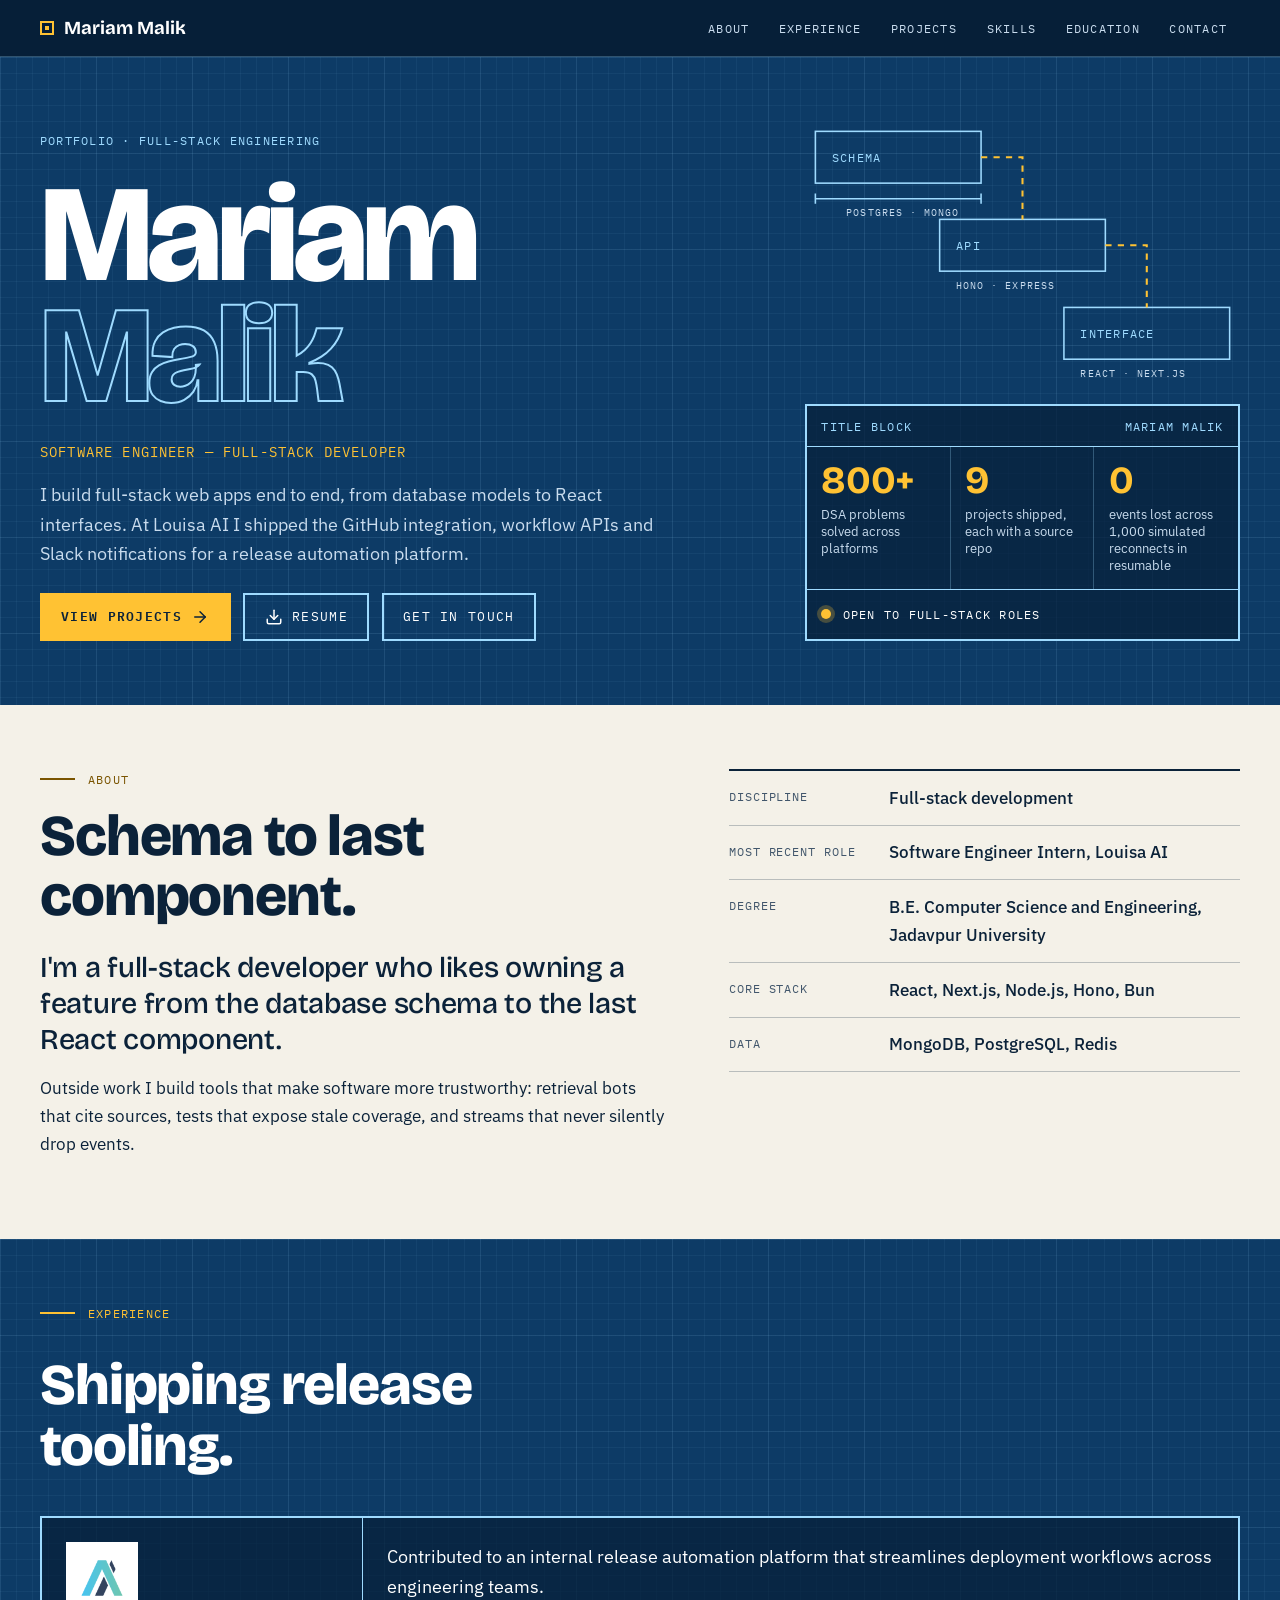
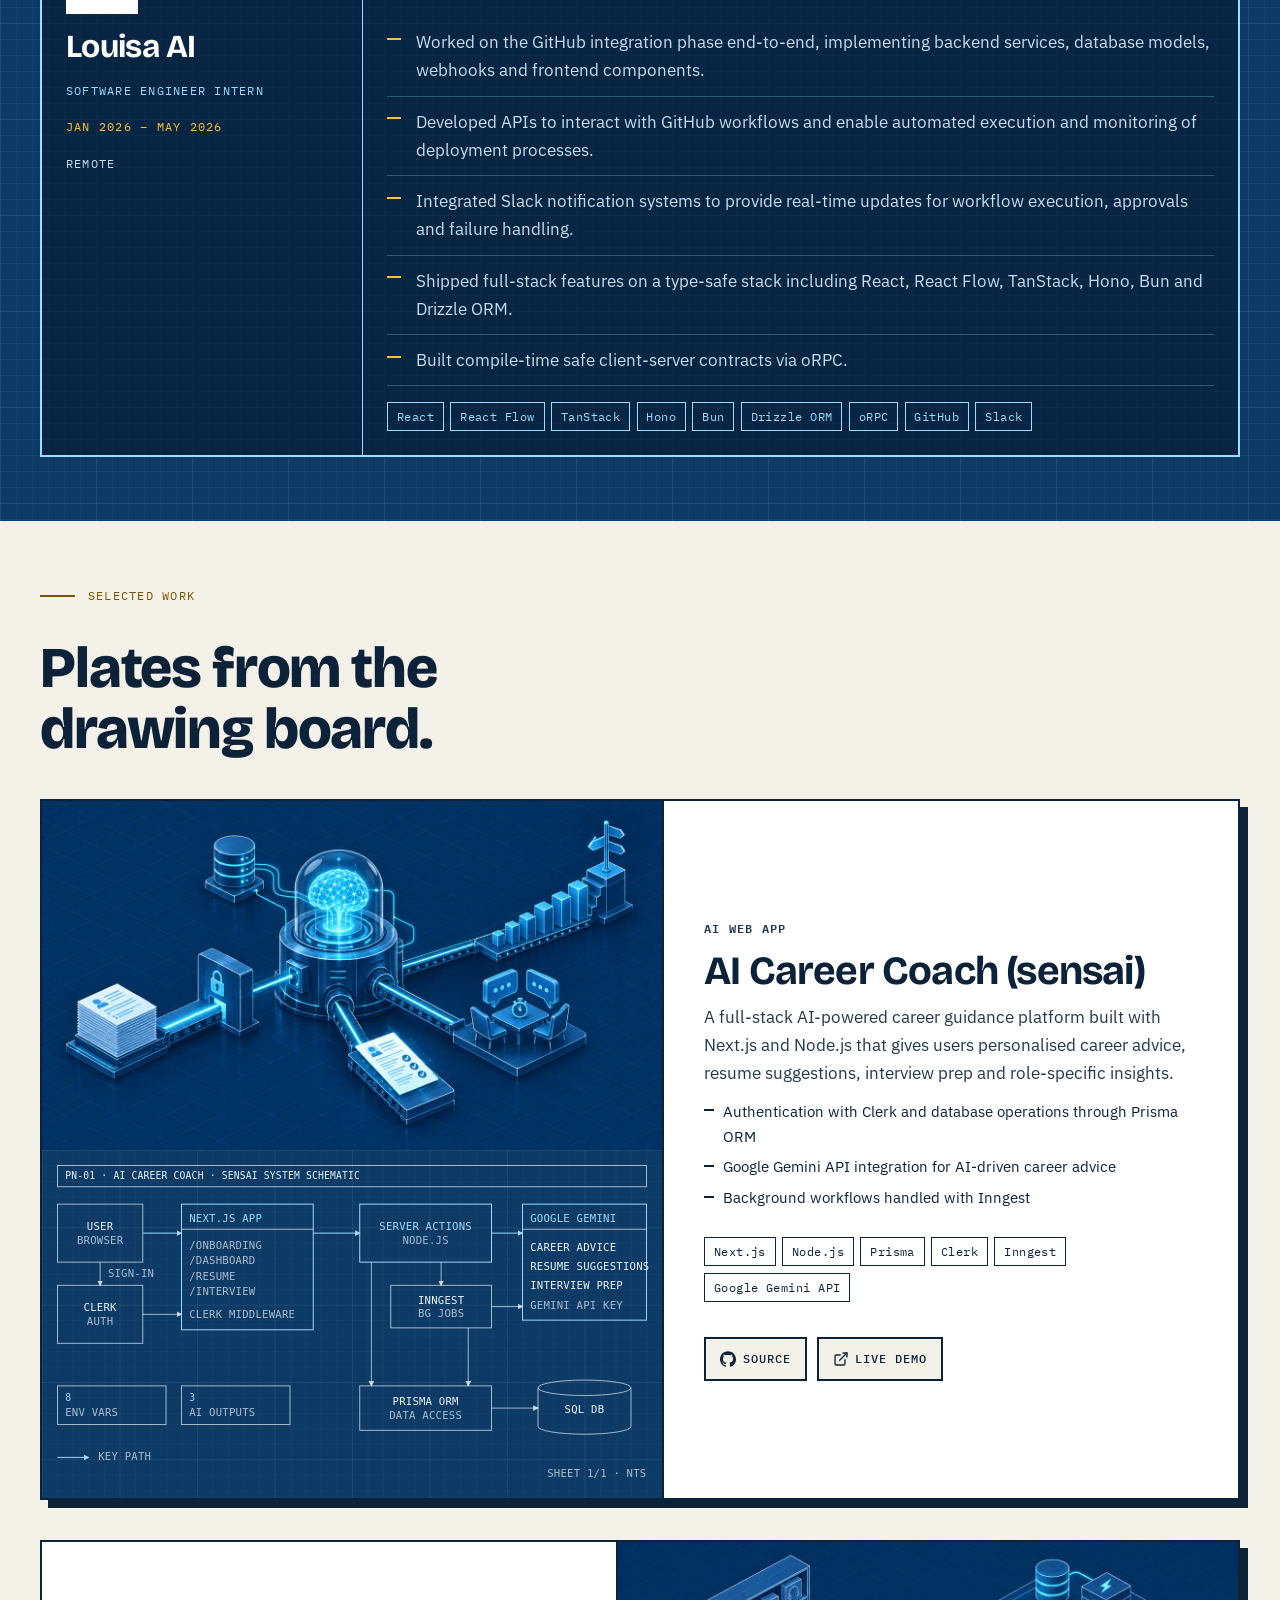
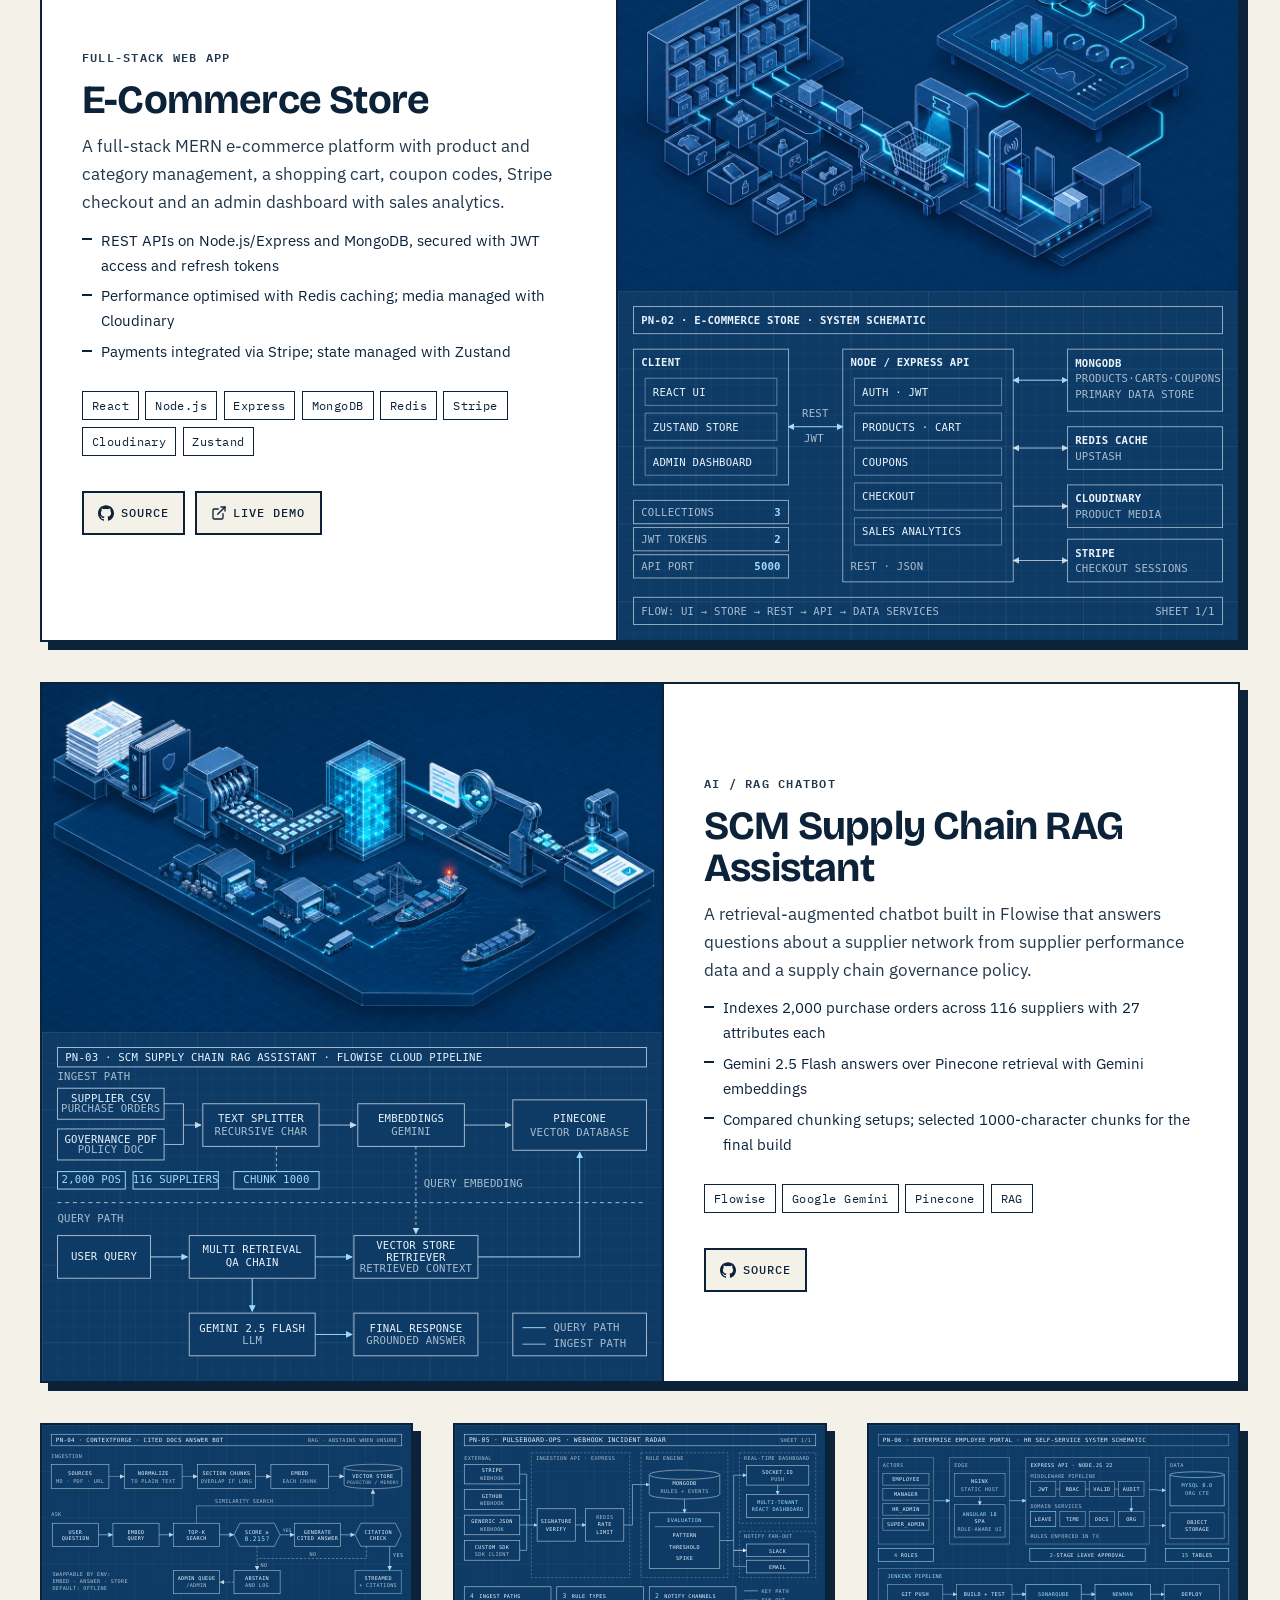
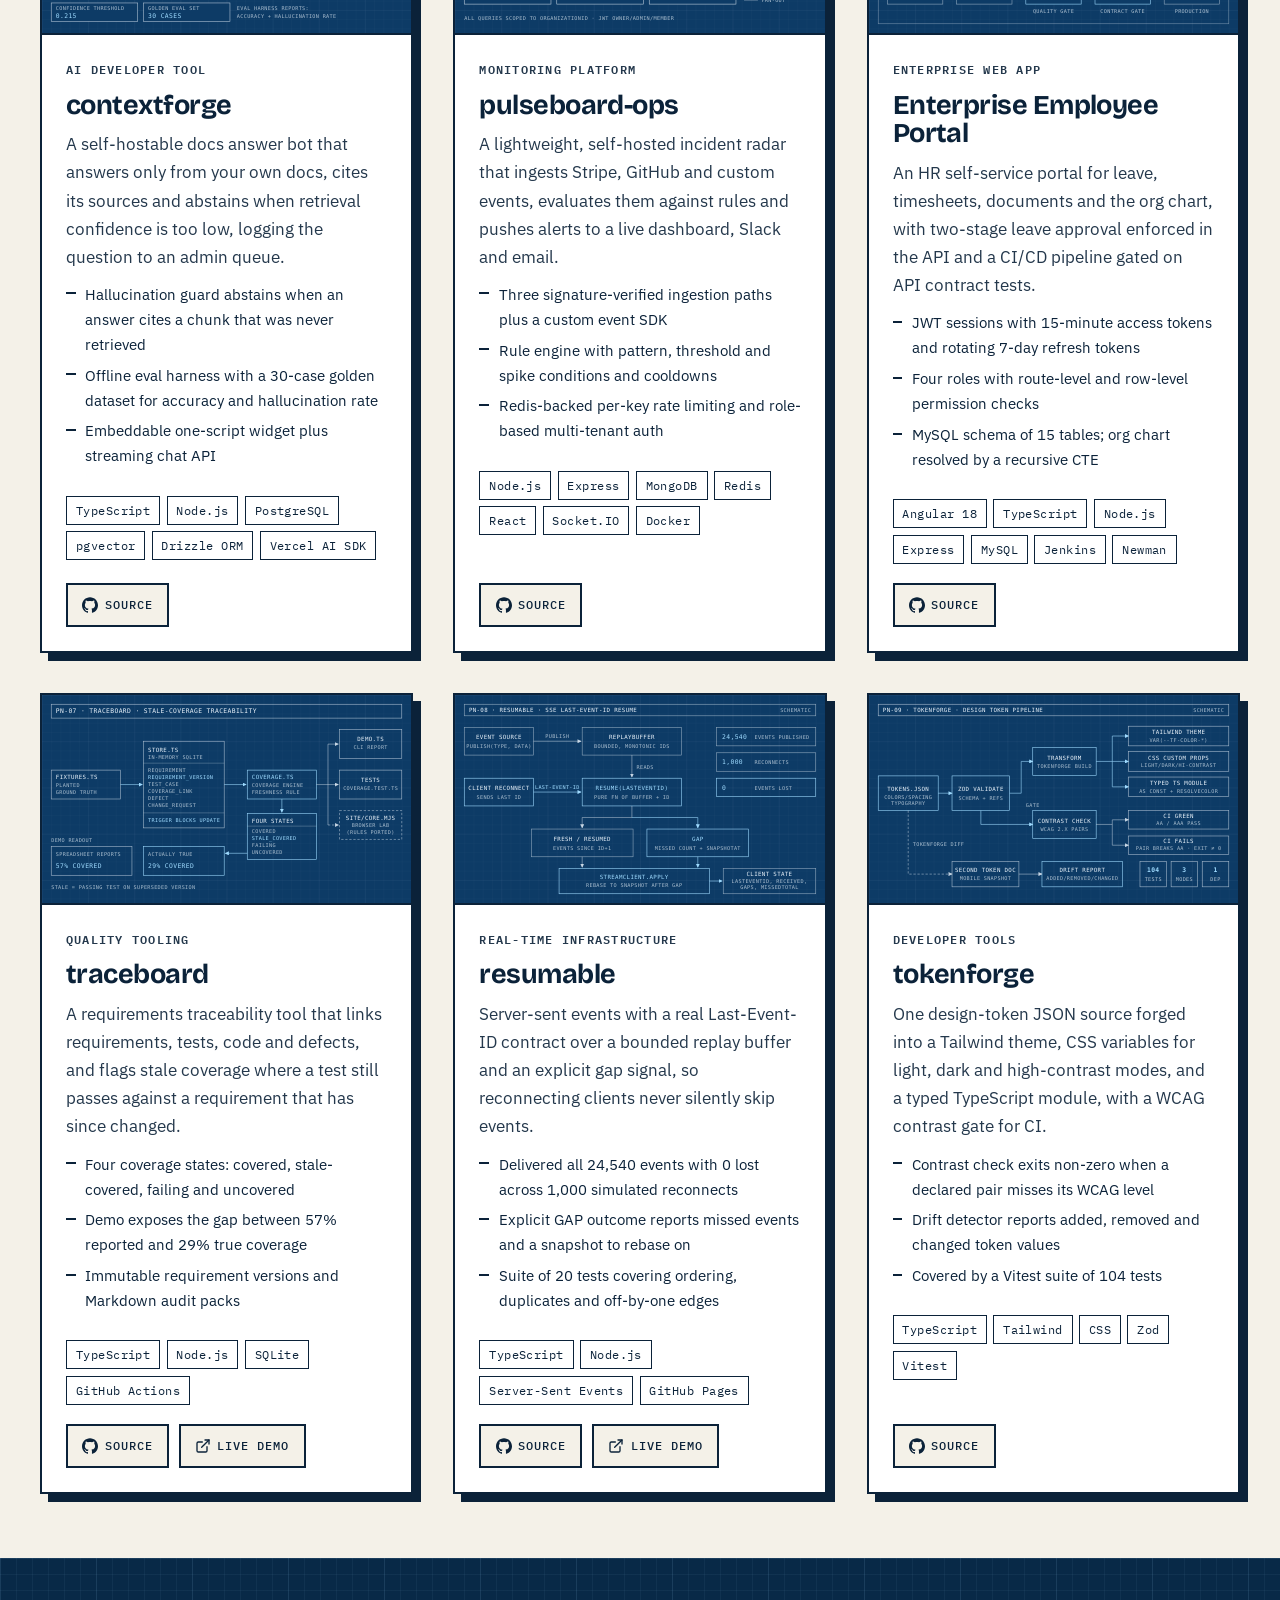
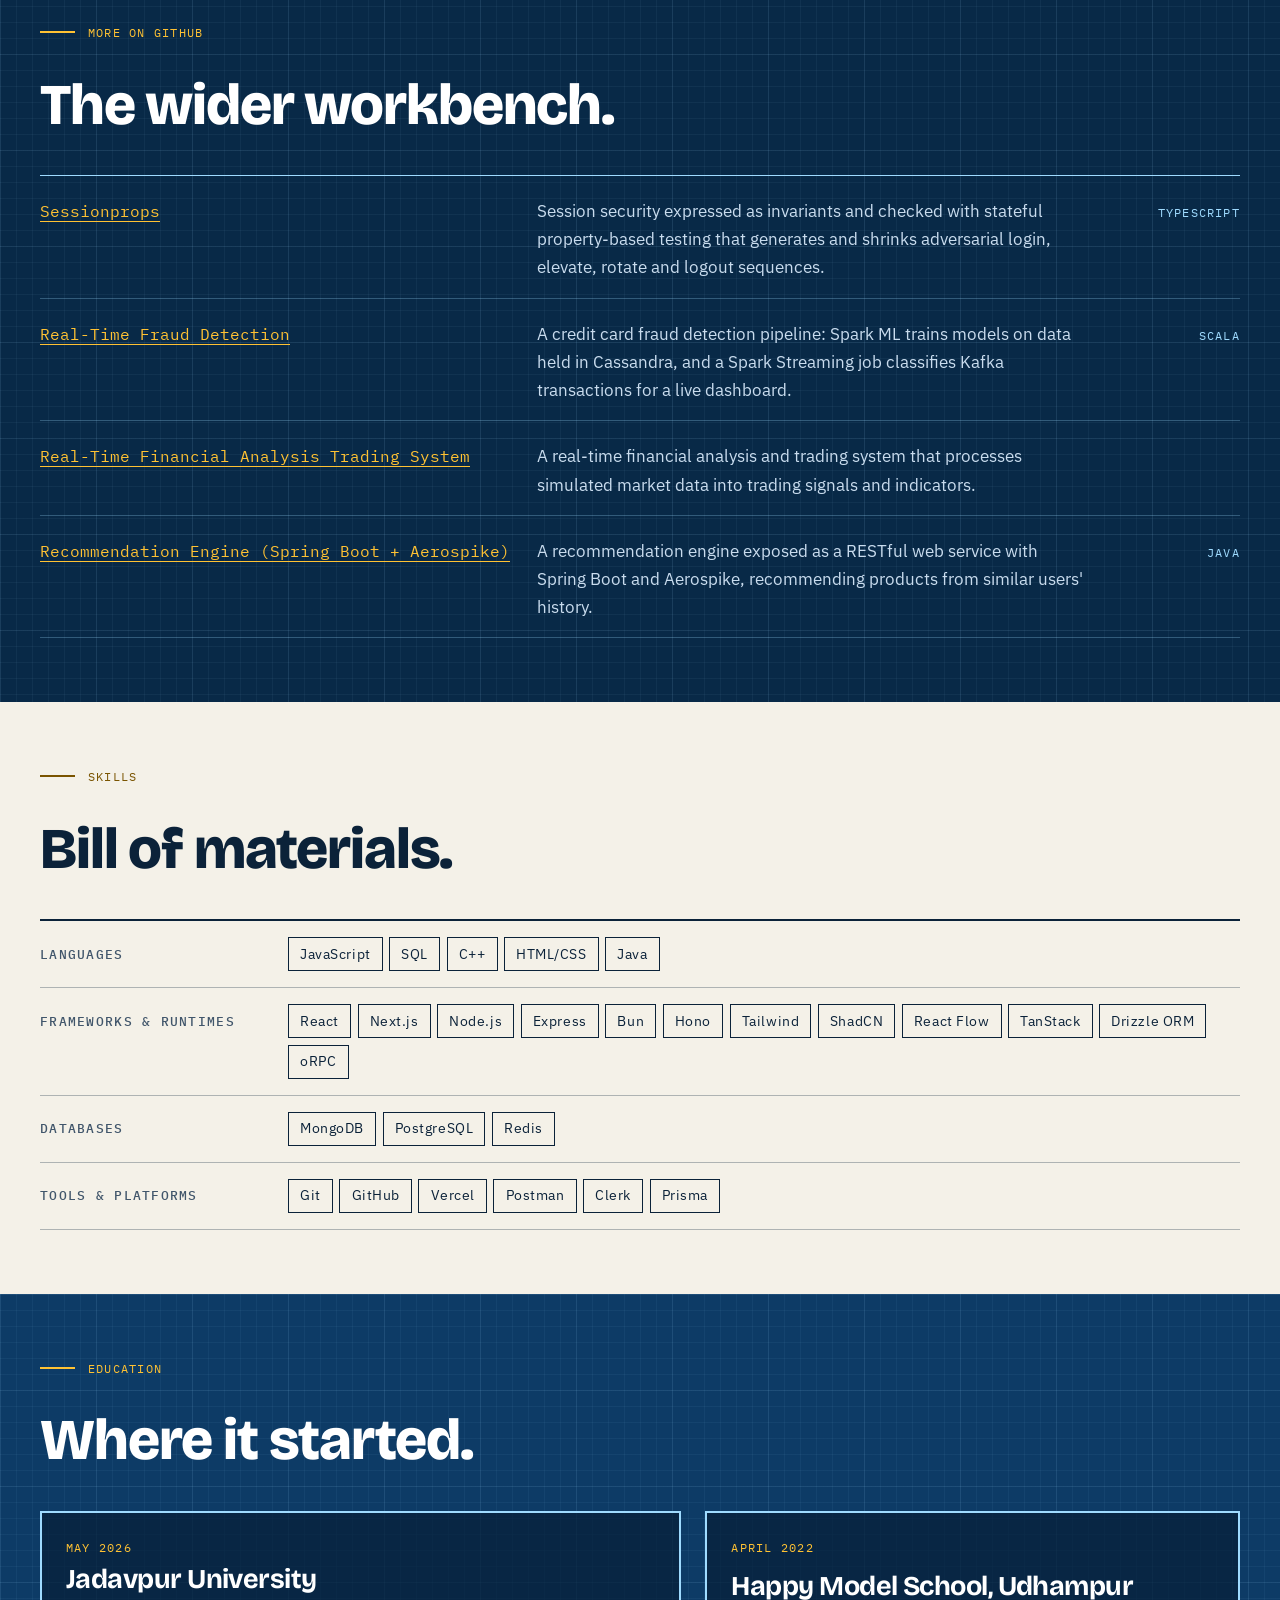
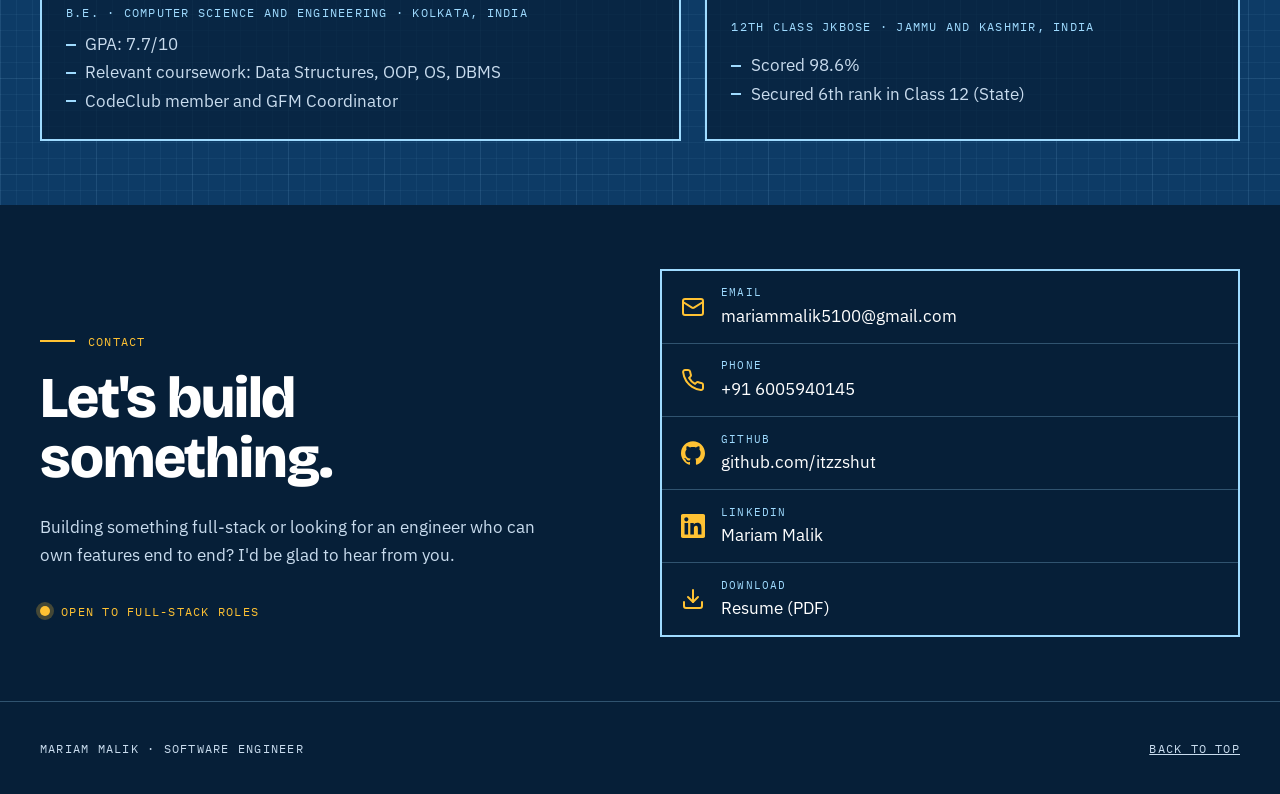
==== index.html @ 310865b9 "Portfolio website, revision 1" ====
<!DOCTYPE html>
<html lang="en">
<head>
<meta charset="utf-8">
<meta name="viewport" content="width=device-width, initial-scale=1">
<title>Mariam Malik | Software Engineer — Full-Stack Developer</title>
<meta name="description" content="Mariam Malik, full-stack software engineer building type-safe web apps with React, Next.js, Node.js and Hono, from deployment automation to AI tools.">
<link rel="canonical" href="https://itzzshut.github.io/">
<meta property="og:type" content="website">
<meta property="og:title" content="Mariam Malik | Software Engineer — Full-Stack Developer">
<meta property="og:description" content="Full-stack software engineer building type-safe web apps with React, Next.js, Node.js and Hono, from deployment automation to AI tools.">
<meta property="og:url" content="https://itzzshut.github.io/">
<meta property="og:image" content="https://itzzshut.github.io/assets/images/social-card.png">
<meta name="twitter:card" content="summary_large_image">
<meta name="theme-color" content="#0D3B66">
<link rel="icon" href="favicon.svg" type="image/svg+xml">
<link rel="apple-touch-icon" href="apple-touch-icon.png">
<link rel="preconnect" href="https://fonts.googleapis.com">
<link rel="preconnect" href="https://fonts.gstatic.com" crossorigin>
<link href="https://fonts.googleapis.com/css2?family=Bricolage+Grotesque:opsz,wght@12..96,500;12..96,700;12..96,800&family=IBM+Plex+Mono:wght@400;500;600&family=IBM+Plex+Sans:wght@400;500;600&display=swap" rel="stylesheet">
<link rel="stylesheet" href="styles.css">
<script type="application/ld+json">{"@context":"https://schema.org","@type":"Person","name":"Mariam Malik","jobTitle":"Software Engineer — Full-Stack Developer","url":"https://itzzshut.github.io/","email":"mariammalik5100@gmail.com","sameAs":["https://github.com/itzzshut","https://www.linkedin.com/in/mariam-malik-308698259/"]}</script>
</head>
<body>
<svg width="0" height="0" style="position:absolute" aria-hidden="true"><defs>
<symbol id="i-github" viewBox="0 0 24 24" fill="currentColor"><path d="M12 .297c-6.63 0-12 5.373-12 12 0 5.303 3.438 9.8 8.205 11.385 .6 .113 .82-.258 .82-.577 0-.285-.01-1.04-.015-2.04-3.338 .724-4.042-1.61-4.042-1.61C4.422 18.07 3.633 17.7 3.633 17.7c-1.087-.744 .084-.729 .084-.729 1.205 .084 1.838 1.236 1.838 1.236 1.07 1.835 2.809 1.305 3.495 .998 .108-.776 .417-1.305 .76-1.605-2.665-.3-5.466-1.332-5.466-5.93 0-1.31 .465-2.38 1.235-3.22-.135-.303-.54-1.523 .105-3.176 0 0 1.005-.322 3.3 1.23 .96-.267 1.98-.399 3-.405 1.02 .006 2.04 .138 3 .405 2.28-1.552 3.285-1.23 3.285-1.23 .645 1.653 .24 2.873 .12 3.176 .765 .84 1.23 1.91 1.23 3.22 0 4.61-2.805 5.625-5.475 5.92 .42 .36 .81 1.096 .81 2.22 0 1.606-.015 2.896-.015 3.286 0 .315 .21 .69 .825 .57C20.565 22.092 24 17.592 24 12.297c0-6.627-5.373-12-12-12"/></symbol>
<symbol id="i-linkedin" viewBox="0 0 24 24" fill="currentColor"><path d="M20.447 20.452h-3.554v-5.569c0-1.328-.027-3.037-1.852-3.037-1.853 0-2.136 1.445-2.136 2.939v5.667H9.351V9h3.414v1.561h.046c.477-.9 1.637-1.85 3.37-1.85 3.601 0 4.267 2.37 4.267 5.455v6.286zM5.337 7.433c-1.144 0-2.063-.926-2.063-2.065 0-1.138 .92-2.063 2.063-2.063 1.14 0 2.064 .925 2.064 2.063 0 1.139-.925 2.065-2.064 2.065zm1.782 13.019H3.555V9h3.564v11.452zM22.225 0H1.771C.792 0 0 .774 0 1.729v20.542C0 23.227 .792 24 1.771 24h20.451C23.2 24 24 23.227 24 22.271V1.729C24 .774 23.2 0 22.222 0h.003z"/></symbol>
<g id="s" fill="none" stroke="currentColor" stroke-width="2" stroke-linecap="round" stroke-linejoin="round"></g>
<symbol id="i-mail" viewBox="0 0 24 24" fill="none" stroke="currentColor" stroke-width="2" stroke-linecap="round" stroke-linejoin="round"><rect width="20" height="16" x="2" y="4" rx="2"/><path d="m22 7-8.97 5.7a1.94 1.94 0 0 1-2.06 0L2 7"/></symbol>
<symbol id="i-phone" viewBox="0 0 24 24" fill="none" stroke="currentColor" stroke-width="2" stroke-linecap="round" stroke-linejoin="round"><path d="M22 16.92v3a2 2 0 0 1-2.18 2 19.79 19.79 0 0 1-8.63-3.07 19.5 19.5 0 0 1-6-6 19.79 19.79 0 0 1-3.07-8.67A2 2 0 0 1 4.11 2h3a2 2 0 0 1 2 1.72 12.84 12.84 0 0 0 .7 2.81 2 2 0 0 1-.45 2.11L8.09 9.91a16 16 0 0 0 6 6l1.27-1.27a2 2 0 0 1 2.11-.45 12.84 12.84 0 0 0 2.81.7A2 2 0 0 1 22 16.92z"/></symbol>
<symbol id="i-ext" viewBox="0 0 24 24" fill="none" stroke="currentColor" stroke-width="2" stroke-linecap="round" stroke-linejoin="round"><path d="M15 3h6v6"/><path d="M10 14 21 3"/><path d="M18 13v6a2 2 0 0 1-2 2H5a2 2 0 0 1-2-2V8a2 2 0 0 1 2-2h6"/></symbol>
<symbol id="i-down" viewBox="0 0 24 24" fill="none" stroke="currentColor" stroke-width="2" stroke-linecap="round" stroke-linejoin="round"><path d="M21 15v4a2 2 0 0 1-2 2H5a2 2 0 0 1-2-2v-4"/><polyline points="7 10 12 15 17 10"/><line x1="12" x2="12" y1="15" y2="3"/></symbol>
<symbol id="i-arrow" viewBox="0 0 24 24" fill="none" stroke="currentColor" stroke-width="2" stroke-linecap="round" stroke-linejoin="round"><path d="M5 12h14"/><path d="m12 5 7 7-7 7"/></symbol>
<symbol id="i-menu" viewBox="0 0 24 24" fill="none" stroke="currentColor" stroke-width="2" stroke-linecap="round"><line x1="4" x2="20" y1="7" y2="7"/><line x1="4" x2="20" y1="12" y2="12"/><line x1="4" x2="20" y1="17" y2="17"/></symbol>
</defs></svg>
<a class="skip sr" href="#main">Skip to content</a>

<header class="top">
  <div class="wrap">
    <a class="brand" href="#top"><i aria-hidden="true"></i>Mariam Malik</a>
    <nav class="nav-d" aria-label="Primary">
      <a href="#about">About</a><a href="#experience">Experience</a><a href="#projects">Projects</a><a href="#skills">Skills</a><a href="#education">Education</a><a href="#contact">Contact</a>
    </nav>
    <details class="nav-m">
      <summary><svg aria-hidden="true"><use href="#i-menu"/></svg>Menu</summary>
      <div>
        <a href="#about">About</a><a href="#experience">Experience</a><a href="#projects">Projects</a><a href="#skills">Skills</a><a href="#education">Education</a><a href="#contact">Contact</a>
      </div>
    </details>
  </div>
</header>

<main id="main">
<section class="bp hero" id="top">
  <div class="wrap">
    <div>
      <p class="mono" style="color:var(--cyan);margin:0 0 var(--s3)">Portfolio · Full-stack engineering</p>
      <h1>Mariam <span>Malik</span></h1>
      <p class="role">Software Engineer — Full-Stack Developer</p>
      <p class="lede">I build full-stack web apps end to end, from database models to React interfaces. At Louisa AI I shipped the GitHub integration, workflow APIs and Slack notifications for a release automation platform.</p>
      <div class="ctas">
        <a class="btn primary" href="#projects">View projects <svg aria-hidden="true"><use href="#i-arrow"/></svg></a>
        <a class="btn" href="assets/files/mariam-malik-resume.pdf"><svg aria-hidden="true"><use href="#i-down"/></svg>Resume</a>
        <a class="btn" href="#contact">Get in touch</a>
      </div>
    </div>
    <div class="hero-r">
      <svg class="stack-fig" viewBox="0 0 420 250" role="img" aria-label="Diagram of a feature owned from database schema through API to React interface">
        <rect class="ln" x="10" y="10" width="160" height="50"/><text x="26" y="40">Schema</text>
        <rect class="ln" x="130" y="95" width="160" height="50"/><text x="146" y="125">API</text>
        <rect class="ln" x="250" y="180" width="160" height="50"/><text x="266" y="210">Interface</text>
        <path class="sg" d="M170 35H210V95"/><path class="sg" d="M290 120H330V180"/>
        <path class="ln" d="M10 80V70M170 80V70M10 75H170" stroke-width="1"/><text x="40" y="92" style="font-size:10px;fill:#C9DCEE">Postgres · Mongo</text>
        <text x="146" y="162" style="font-size:10px;fill:#C9DCEE">Hono · Express</text>
        <text x="266" y="247" style="font-size:10px;fill:#C9DCEE">React · Next.js</text>
      </svg>
      <div class="tb">
        <div class="tb-head mono"><span>Title block</span><span>Mariam Malik</span></div>
        <div class="tb-row">
          <div><b>800+</b><span>DSA problems solved across platforms</span></div>
          <div><b>9</b><span>projects shipped, each with a source repo</span></div>
          <div><b>0</b><span>events lost across 1,000 simulated reconnects in resumable</span></div>
        </div>
        <div class="tb-foot mono"><span class="dot" aria-hidden="true"></span>Open to full-stack roles</div>
      </div>
    </div>
  </div>
</section>

<section class="paper about" id="about">
  <div class="wrap">
    <div class="about-t">
      <p class="label mono">About</p>
      <h2>Schema to last component.</h2>
      <div style="margin-top:var(--s3)">
        <p>I'm a full-stack developer who likes owning a feature from the database schema to the last React component.</p>
        <p>Outside work I build tools that make software more trustworthy: retrieval bots that cite sources, tests that expose stale coverage, and streams that never silently drop events.</p>
      </div>
    </div>
    <dl class="spec" aria-label="Quick facts">
      <div><dt>Discipline</dt><dd>Full-stack development</dd></div>
      <div><dt>Most recent role</dt><dd>Software Engineer Intern, Louisa AI</dd></div>
      <div><dt>Degree</dt><dd>B.E. Computer Science and Engineering, Jadavpur University</dd></div>
      <div><dt>Core stack</dt><dd>React, Next.js, Node.js, Hono, Bun</dd></div>
      <div><dt>Data</dt><dd>MongoDB, PostgreSQL, Redis</dd></div>
    </dl>
  </div>
</section>

<section class="bp" id="experience">
  <div class="wrap">
    <div class="sec-head"><p class="label mono">Experience</p><h2>Shipping release tooling.</h2></div>
    <article class="role-card">
      <div class="role-side">
        <img src="assets/images/logos/louisa-ai.png" alt="Louisa AI logo" width="72" height="72">
        <h3>Louisa AI</h3>
        <p class="meta mono" style="margin:0">Software Engineer Intern</p>
        <p class="mono" style="margin:0;color:var(--signal)">Jan 2026 – May 2026</p>
        <p class="mono" style="margin:0;color:var(--mute)">Remote</p>
      </div>
      <div class="role-main">
        <p style="color:#fff;font-size:1.12rem">Contributed to an internal release automation platform that streamlines deployment workflows across engineering teams.</p>
        <ul>
          <li>Worked on the GitHub integration phase end-to-end, implementing backend services, database models, webhooks and frontend components.</li>
          <li>Developed APIs to interact with GitHub workflows and enable automated execution and monitoring of deployment processes.</li>
          <li>Integrated Slack notification systems to provide real-time updates for workflow execution, approvals and failure handling.</li>
          <li>Shipped full-stack features on a type-safe stack including React, React Flow, TanStack, Hono, Bun and Drizzle ORM.</li>
          <li>Built compile-time safe client-server contracts via oRPC.</li>
        </ul>
        <ul class="chips" aria-label="Technologies"><li>React</li><li>React Flow</li><li>TanStack</li><li>Hono</li><li>Bun</li><li>Drizzle ORM</li><li>oRPC</li><li>GitHub</li><li>Slack</li></ul>
      </div>
    </article>
  </div>
</section>

<section class="paper" id="projects">
  <div class="wrap">
    <div class="sec-head"><p class="label mono">Selected work</p><h2>Plates from the drawing board.</h2></div>
    <div class="p-grid">

      <article class="plate feat">
        <div class="vis"><img class="hero-img" src="assets/images/projects/sensai-hero.jpg" alt="AI Career Coach (sensai) — Concept render" width="1280" height="720"><img src="assets/images/projects/sensai.svg" alt="Drawing of the AI Career Coach (sensai) architecture" width="640" height="360"></div>
        <div class="plate-b">
          <p class="cat mono">AI web app</p><h3>AI Career Coach (sensai)</h3>
          <p>A full-stack AI-powered career guidance platform built with Next.js and Node.js that gives users personalised career advice, resume suggestions, interview prep and role-specific insights.</p>
          <ul class="hl"><li>Authentication with Clerk and database operations through Prisma ORM</li><li>Google Gemini API integration for AI-driven career advice</li><li>Background workflows handled with Inngest</li></ul>
          <ul class="chips" aria-label="Technologies"><li>Next.js</li><li>Node.js</li><li>Prisma</li><li>Clerk</li><li>Inngest</li><li>Google Gemini API</li></ul>
          <div class="links"><a href="https://github.com/itzzshut/sensai"><svg aria-hidden="true"><use href="#i-github"/></svg>Source</a><a href="https://sensai-liart.vercel.app"><svg aria-hidden="true"><use href="#i-ext"/></svg>Live demo</a></div>
        </div>
      </article>

      <article class="plate feat">
        <div class="vis"><img class="hero-img" src="assets/images/projects/ecommerce-hero.jpg" alt="E-Commerce Store — Concept render" width="1280" height="720"><img src="assets/images/projects/ecommerce.svg" alt="Drawing of the E-Commerce Store architecture" width="640" height="360"></div>
        <div class="plate-b">
          <p class="cat mono">Full-stack web app</p><h3>E-Commerce Store</h3>
          <p>A full-stack MERN e-commerce platform with product and category management, a shopping cart, coupon codes, Stripe checkout and an admin dashboard with sales analytics.</p>
          <ul class="hl"><li>REST APIs on Node.js/Express and MongoDB, secured with JWT access and refresh tokens</li><li>Performance optimised with Redis caching; media managed with Cloudinary</li><li>Payments integrated via Stripe; state managed with Zustand</li></ul>
          <ul class="chips" aria-label="Technologies"><li>React</li><li>Node.js</li><li>Express</li><li>MongoDB</li><li>Redis</li><li>Stripe</li><li>Cloudinary</li><li>Zustand</li></ul>
          <div class="links"><a href="https://github.com/itzzshut/Ecommerce"><svg aria-hidden="true"><use href="#i-github"/></svg>Source</a><a href="https://ecommerce-topaz-zeta.vercel.app"><svg aria-hidden="true"><use href="#i-ext"/></svg>Live demo</a></div>
        </div>
      </article>

      <article class="plate feat">
        <div class="vis"><img class="hero-img" src="assets/images/projects/scm-assistant-bot-hero.jpg" alt="SCM Supply Chain RAG Assistant — Concept render" width="1280" height="720"><img src="assets/images/projects/scm-assistant-bot.svg" alt="Drawing of the SCM Supply Chain RAG Assistant retrieval flow" width="640" height="360"></div>
        <div class="plate-b">
          <p class="cat mono">AI / RAG chatbot</p><h3>SCM Supply Chain RAG Assistant</h3>
          <p>A retrieval-augmented chatbot built in Flowise that answers questions about a supplier network from supplier performance data and a supply chain governance policy.</p>
          <ul class="hl"><li>Indexes 2,000 purchase orders across 116 suppliers with 27 attributes each</li><li>Gemini 2.5 Flash answers over Pinecone retrieval with Gemini embeddings</li><li>Compared chunking setups; selected 1000-character chunks for the final build</li></ul>
          <ul class="chips" aria-label="Technologies"><li>Flowise</li><li>Google Gemini</li><li>Pinecone</li><li>RAG</li></ul>
          <div class="links"><a href="https://github.com/itzzshut/scm-assistant-bot"><svg aria-hidden="true"><use href="#i-github"/></svg>Source</a></div>
        </div>
      </article>

      <article class="plate">
        <div class="vis"><img src="assets/images/projects/contextforge.svg" alt="Drawing of the contextforge ingest, retrieve and abstain pipeline" width="640" height="360"></div>
        <div class="plate-b">
          <p class="cat mono">AI developer tool</p><h3>contextforge</h3>
          <p>A self-hostable docs answer bot that answers only from your own docs, cites its sources and abstains when retrieval confidence is too low, logging the question to an admin queue.</p>
          <ul class="hl"><li>Hallucination guard abstains when an answer cites a chunk that was never retrieved</li><li>Offline eval harness with a 30-case golden dataset for accuracy and hallucination rate</li><li>Embeddable one-script widget plus streaming chat API</li></ul>
          <ul class="chips" aria-label="Technologies"><li>TypeScript</li><li>Node.js</li><li>PostgreSQL</li><li>pgvector</li><li>Drizzle ORM</li><li>Vercel AI SDK</li></ul>
          <div class="links"><a href="https://github.com/itzzshut/contextforge"><svg aria-hidden="true"><use href="#i-github"/></svg>Source</a></div>
        </div>
      </article>

      <article class="plate">
        <div class="vis"><img src="assets/images/projects/pulseboard-ops.svg" alt="Drawing of the pulseboard-ops event ingestion, rules and alerts flow" width="640" height="360"></div>
        <div class="plate-b">
          <p class="cat mono">Monitoring platform</p><h3>pulseboard-ops</h3>
          <p>A lightweight, self-hosted incident radar that ingests Stripe, GitHub and custom events, evaluates them against rules and pushes alerts to a live dashboard, Slack and email.</p>
          <ul class="hl"><li>Three signature-verified ingestion paths plus a custom event SDK</li><li>Rule engine with pattern, threshold and spike conditions and cooldowns</li><li>Redis-backed per-key rate limiting and role-based multi-tenant auth</li></ul>
          <ul class="chips" aria-label="Technologies"><li>Node.js</li><li>Express</li><li>MongoDB</li><li>Redis</li><li>React</li><li>Socket.IO</li><li>Docker</li></ul>
          <div class="links"><a href="https://github.com/itzzshut/pulseboard-ops"><svg aria-hidden="true"><use href="#i-github"/></svg>Source</a></div>
        </div>
      </article>

      <article class="plate">
        <div class="vis"><img src="assets/images/projects/enterprise-employee-portal.svg" alt="Drawing of the Enterprise Employee Portal tiers and delivery pipeline" width="640" height="360"></div>
        <div class="plate-b">
          <p class="cat mono">Enterprise web app</p><h3>Enterprise Employee Portal</h3>
          <p>An HR self-service portal for leave, timesheets, documents and the org chart, with two-stage leave approval enforced in the API and a CI/CD pipeline gated on API contract tests.</p>
          <ul class="hl"><li>JWT sessions with 15-minute access tokens and rotating 7-day refresh tokens</li><li>Four roles with route-level and row-level permission checks</li><li>MySQL schema of 15 tables; org chart resolved by a recursive CTE</li></ul>
          <ul class="chips" aria-label="Technologies"><li>Angular 18</li><li>TypeScript</li><li>Node.js</li><li>Express</li><li>MySQL</li><li>Jenkins</li><li>Newman</li></ul>
          <div class="links"><a href="https://github.com/itzzshut/enterprise-employee-portal"><svg aria-hidden="true"><use href="#i-github"/></svg>Source</a></div>
        </div>
      </article>

      <article class="plate">
        <div class="vis"><img src="assets/images/projects/traceboard.svg" alt="Drawing of the traceboard requirements, tests and coverage states" width="640" height="360"></div>
        <div class="plate-b">
          <p class="cat mono">Quality tooling</p><h3>traceboard</h3>
          <p>A requirements traceability tool that links requirements, tests, code and defects, and flags stale coverage where a test still passes against a requirement that has since changed.</p>
          <ul class="hl"><li>Four coverage states: covered, stale-covered, failing and uncovered</li><li>Demo exposes the gap between 57% reported and 29% true coverage</li><li>Immutable requirement versions and Markdown audit packs</li></ul>
          <ul class="chips" aria-label="Technologies"><li>TypeScript</li><li>Node.js</li><li>SQLite</li><li>GitHub Actions</li></ul>
          <div class="links"><a href="https://github.com/itzzshut/traceboard"><svg aria-hidden="true"><use href="#i-github"/></svg>Source</a><a href="https://itzzshut.github.io/traceboard/"><svg aria-hidden="true"><use href="#i-ext"/></svg>Live demo</a></div>
        </div>
      </article>

      <article class="plate">
        <div class="vis"><img src="assets/images/projects/resumable.svg" alt="Drawing of the resumable replay buffer and Last-Event-ID resume flow" width="640" height="360"></div>
        <div class="plate-b">
          <p class="cat mono">Real-time infrastructure</p><h3>resumable</h3>
          <p>Server-sent events with a real Last-Event-ID contract over a bounded replay buffer and an explicit gap signal, so reconnecting clients never silently skip events.</p>
          <ul class="hl"><li>Delivered all 24,540 events with 0 lost across 1,000 simulated reconnects</li><li>Explicit GAP outcome reports missed events and a snapshot to rebase on</li><li>Suite of 20 tests covering ordering, duplicates and off-by-one edges</li></ul>
          <ul class="chips" aria-label="Technologies"><li>TypeScript</li><li>Node.js</li><li>Server-Sent Events</li><li>GitHub Pages</li></ul>
          <div class="links"><a href="https://github.com/itzzshut/resumable"><svg aria-hidden="true"><use href="#i-github"/></svg>Source</a><a href="https://itzzshut.github.io/resumable/"><svg aria-hidden="true"><use href="#i-ext"/></svg>Live demo</a></div>
        </div>
      </article>

      <article class="plate">
        <div class="vis"><img src="assets/images/projects/tokenforge.svg" alt="Drawing of the tokenforge design-token pipeline and contrast gate" width="640" height="360"></div>
        <div class="plate-b">
          <p class="cat mono">Developer tools</p><h3>tokenforge</h3>
          <p>One design-token JSON source forged into a Tailwind theme, CSS variables for light, dark and high-contrast modes, and a typed TypeScript module, with a WCAG contrast gate for CI.</p>
          <ul class="hl"><li>Contrast check exits non-zero when a declared pair misses its WCAG level</li><li>Drift detector reports added, removed and changed token values</li><li>Covered by a Vitest suite of 104 tests</li></ul>
          <ul class="chips" aria-label="Technologies"><li>TypeScript</li><li>Tailwind</li><li>CSS</li><li>Zod</li><li>Vitest</li></ul>
          <div class="links"><a href="https://github.com/itzzshut/tokenforge"><svg aria-hidden="true"><use href="#i-github"/></svg>Source</a></div>
        </div>
      </article>
    </div>
  </div>
</section>

<section class="bp deep" id="repos">
  <div class="wrap">
    <div class="sec-head"><p class="label mono">More on GitHub</p><h2>The wider workbench.</h2></div>
    <ul class="repos">
      <li><a class="n" href="https://github.com/itzzshut/sessionprops">Sessionprops</a><p>Session security expressed as invariants and checked with stateful property-based testing that generates and shrinks adversarial login, elevate, rotate and logout sequences.</p><span class="lang mono">TypeScript</span></li>
      <li><a class="n" href="https://github.com/itzzshut/real-time-fraud-detection">Real-Time Fraud Detection</a><p>A credit card fraud detection pipeline: Spark ML trains models on data held in Cassandra, and a Spark Streaming job classifies Kafka transactions for a live dashboard.</p><span class="lang mono">Scala</span></li>
      <li><a class="n" href="https://github.com/itzzshut/real-time-financial-analysis-trading-system">Real-Time Financial Analysis Trading System</a><p>A real-time financial analysis and trading system that processes simulated market data into trading signals and indicators.</p></li>
      <li><a class="n" href="https://github.com/itzzshut/build-a-recommendation-engine-example-with-spring-boot-and-aerospike">Recommendation Engine (Spring Boot + Aerospike)</a><p><span class="sr">Repository build-a-recommendation-engine-example-with-spring-boot-and-aerospike. </span>A recommendation engine exposed as a RESTful web service with Spring Boot and Aerospike, recommending products from similar users' history.</p><span class="lang mono">Java</span></li>
    </ul>
  </div>
</section>

<section class="paper" id="skills">
  <div class="wrap">
    <div class="sec-head"><p class="label mono">Skills</p><h2>Bill of materials.</h2></div>
    <div class="bom">
      <div class="bom-r"><h3>Languages</h3><ul class="chips"><li>JavaScript</li><li>SQL</li><li>C++</li><li>HTML/CSS</li><li>Java</li></ul></div>
      <div class="bom-r"><h3>Frameworks &amp; Runtimes</h3><ul class="chips"><li>React</li><li>Next.js</li><li>Node.js</li><li>Express</li><li>Bun</li><li>Hono</li><li>Tailwind</li><li>ShadCN</li><li>React Flow</li><li>TanStack</li><li>Drizzle ORM</li><li>oRPC</li></ul></div>
      <div class="bom-r"><h3>Databases</h3><ul class="chips"><li>MongoDB</li><li>PostgreSQL</li><li>Redis</li></ul></div>
      <div class="bom-r"><h3>Tools &amp; Platforms</h3><ul class="chips"><li>Git</li><li>GitHub</li><li>Vercel</li><li>Postman</li><li>Clerk</li><li>Prisma</li></ul></div>
    </div>
  </div>
</section>

<section class="bp" id="education">
  <div class="wrap">
    <div class="sec-head"><p class="label mono">Education</p><h2>Where it started.</h2></div>
    <div class="edu">
      <article>
        <p class="when mono" style="margin:0">May 2026</p>
        <h3>Jadavpur University</h3>
        <p class="mono" style="margin:0;color:var(--cyan)">B.E. · Computer Science and Engineering · Kolkata, India</p>
        <ul><li>GPA: 7.7/10</li><li>Relevant coursework: Data Structures, OOP, OS, DBMS</li><li>CodeClub member and GFM Coordinator</li></ul>
      </article>
      <article>
        <p class="when mono" style="margin:0">April 2022</p>
        <h3>Happy Model School, Udhampur</h3>
        <p class="mono" style="margin:0;color:var(--cyan)">12th Class JKBOSE · Jammu and Kashmir, India</p>
        <ul><li>Scored 98.6%</li><li>Secured 6th rank in Class 12 (State)</li></ul>
      </article>
    </div>
  </div>
</section>

<section class="contact" id="contact">
  <div class="wrap c-grid">
    <div>
      <p class="label mono" style="color:var(--signal)">Contact</p>
      <h2>Let's build something.</h2>
      <p style="color:var(--mute);margin-top:var(--s3);max-width:52ch">Building something full-stack or looking for an engineer who can own features end to end? I'd be glad to hear from you.</p>
      <p class="avail mono"><span class="dot" aria-hidden="true"></span>Open to full-stack roles</p>
    </div>
    <div class="c-list">
      <a href="mailto:mariammalik5100@gmail.com"><svg aria-hidden="true"><use href="#i-mail"/></svg><span><small>Email</small>mariammalik5100@gmail.com</span></a>
      <a href="tel:+916005940145"><svg aria-hidden="true"><use href="#i-phone"/></svg><span><small>Phone</small>+91 6005940145</span></a>
      <a href="https://github.com/itzzshut"><svg aria-hidden="true"><use href="#i-github"/></svg><span><small>GitHub</small>github.com/itzzshut</span></a>
      <a href="https://www.linkedin.com/in/mariam-malik-308698259/"><svg aria-hidden="true"><use href="#i-linkedin"/></svg><span><small>LinkedIn</small>Mariam Malik</span></a>
      <a href="assets/files/mariam-malik-resume.pdf"><svg aria-hidden="true"><use href="#i-down"/></svg><span><small>Download</small>Resume (PDF)</span></a>
    </div>
  </div>
</section>
</main>
<script>
/* Enhancement: on phones, tuck secondary lists into expandable rows. Without JS everything stays open. */
(function(){
  if(!window.matchMedia||!matchMedia('(max-width:759px)').matches)return;
  function wrap(nodes,label,cls){
    var first=nodes[0];if(!first)return;
    var d=document.createElement('details');d.className='more '+(cls||'');
    var s=document.createElement('summary');s.textContent=label;d.appendChild(s);
    first.parentNode.insertBefore(d,first);
    nodes.forEach(function(n){d.appendChild(n);});
  }
  document.querySelectorAll('.plate-b').forEach(function(b){
    var n=[].slice.call(b.querySelectorAll(':scope > .hl, :scope > .chips'));
    wrap(n,'Highlights & stack');
  });
  var sp=document.querySelector('.spec');
  if(sp)wrap([sp],'Quick facts','spec-d');
  wrap([].slice.call(document.querySelectorAll('.role-main > ul')),'Responsibilities & stack');
  var rp=document.querySelector('.repos');
  if(rp)wrap([rp],'Four more repositories');
  var rows=[].slice.call(document.querySelectorAll('.bom .bom-r')).slice(2);
  if(rows.length)wrap(rows,'More skill groups');
})();
</script>
<footer><div class="wrap"><span class="mono">Mariam Malik · Software Engineer</span><a class="mono" href="#top">Back to top</a></div></footer>
</body>
</html>
---- styles.css ----
:root{
  --blue:#0D3B66;--deep:#082947;--deeper:#061f38;--paper:#F4F1E8;--paper2:#E9E4D4;
  --ink:#0B2239;--cyan:#9FDBFF;--signal:#FFC233;--mute:#C9DCEE;--mute-ink:#41566b;
  --f-display:"Bricolage Grotesque",Georgia,serif;--f-text:"IBM Plex Sans",Georgia,serif;--f-mono:"IBM Plex Mono",ui-monospace,monospace;
  --s1:.5rem;--s2:1rem;--s3:1.5rem;--s4:2.5rem;--s5:4rem;--s6:6.5rem;
  --line:rgba(159,219,255,.28);
}
*{box-sizing:border-box}
html{scroll-behavior:smooth;scroll-padding-top:4.5rem}
body{margin:0;font-family:var(--f-text);font-size:1.0625rem;line-height:1.65;color:var(--ink);background:var(--paper);-webkit-font-smoothing:antialiased}
img{max-width:100%;height:auto;display:block}
a{color:inherit}
h1,h2,h3{font-family:var(--f-display);line-height:1.05;margin:0;letter-spacing:-.02em}
p{margin:0 0 var(--s2)}
ul{margin:0;padding:0;list-style:none}
:focus-visible{outline:3px solid var(--signal);outline-offset:3px}
.wrap{width:min(1200px,100% - 2.5rem);margin-inline:auto}
.mono{font-family:var(--f-mono);font-size:.78rem;letter-spacing:.1em;text-transform:uppercase}
.sr{position:absolute;left:-9999px}
.skip:focus{left:1rem;top:1rem;z-index:99;background:var(--signal);color:var(--ink);padding:.6rem 1rem}

/* header */
.top{position:sticky;top:0;z-index:20;background:var(--deeper);color:#fff;border-bottom:1px solid var(--line)}
.top .wrap{display:flex;align-items:center;justify-content:space-between;min-height:3.5rem}
.brand{font-family:var(--f-display);font-weight:700;font-size:1.15rem;text-decoration:none;display:flex;gap:.6rem;align-items:center;min-height:44px}
.brand i{width:14px;height:14px;border:2px solid var(--signal);display:block;position:relative}
.brand i::after{content:"";position:absolute;inset:3px;background:var(--signal)}
.nav-d{display:none;gap:.25rem}
.nav-d a,.nav-m a{font-family:var(--f-mono);font-size:.78rem;letter-spacing:.1em;text-transform:uppercase;text-decoration:none;padding:.7rem .8rem;display:inline-flex;align-items:center;min-height:44px;color:var(--mute)}
.nav-d a:hover,.nav-m a:hover{color:var(--signal)}
.nav-m{position:relative}
.nav-m summary{list-style:none;cursor:pointer;min-height:44px;display:flex;align-items:center;gap:.5rem;padding:0 .25rem;font-family:var(--f-mono);font-size:.78rem;letter-spacing:.1em;text-transform:uppercase}
.nav-m summary::-webkit-details-marker{display:none}
.nav-m svg{width:22px;height:22px}
.nav-m div{position:absolute;right:0;top:100%;background:var(--deeper);border:1px solid var(--line);display:grid;min-width:12rem;padding:.4rem}
@media(min-width:860px){.nav-d{display:flex}.nav-m{display:none}}

/* blueprint surface */
.bp{background:var(--blue);color:#fff;position:relative;
  background-image:linear-gradient(rgba(159,219,255,.07) 1px,transparent 1px),linear-gradient(90deg,rgba(159,219,255,.07) 1px,transparent 1px),linear-gradient(rgba(159,219,255,.05) 1px,transparent 1px),linear-gradient(90deg,rgba(159,219,255,.05) 1px,transparent 1px);
  background-size:96px 96px,96px 96px,16px 16px,16px 16px}
.bp.deep{background-color:var(--deep)}
section{padding:var(--s5) 0}
.label{display:flex;gap:.8rem;align-items:center;color:var(--signal);margin-bottom:var(--s2)}
.label::before{content:"";width:2.2rem;height:2px;background:currentColor}
.paper .label{color:#7a5400}
h2{font-size:clamp(2.1rem,5vw,3.6rem);font-weight:800;max-width:16ch}
.sec-head{display:grid;gap:var(--s2);margin-bottom:var(--s4)}

/* hero */
.hero{padding:var(--s5) 0 var(--s5)}
.hero .wrap{display:grid;gap:var(--s4)}
.hero h1{font-size:clamp(3.4rem,13vw,8.6rem);font-weight:800;line-height:.88;letter-spacing:-.04em}
.hero h1 span{display:block;color:transparent;-webkit-text-stroke:2px var(--cyan)}
.role{font-family:var(--f-mono);font-size:.9rem;letter-spacing:.08em;text-transform:uppercase;color:var(--signal);margin:var(--s3) 0 var(--s2)}
.lede{max-width:58ch;color:var(--mute);font-size:1.12rem}
.ctas{display:flex;flex-wrap:wrap;gap:.8rem;margin-top:var(--s3)}
.btn{display:inline-flex;align-items:center;gap:.6rem;min-height:48px;padding:.5rem 1.2rem;font-family:var(--f-mono);font-size:.8rem;letter-spacing:.1em;text-transform:uppercase;text-decoration:none;border:2px solid var(--cyan);color:#fff;transition:background .2s,color .2s,transform .2s}
.btn svg{width:18px;height:18px}
.btn:hover{background:var(--cyan);color:var(--deeper)}
.btn.primary{background:var(--signal);border-color:var(--signal);color:var(--ink);font-weight:600}
.btn.primary:hover{background:#fff;border-color:#fff;transform:translateY(-2px)}
.tb{border:2px solid var(--cyan);background:rgba(6,31,56,.7);display:grid;align-self:end}
.tb-head{display:flex;justify-content:space-between;padding:.6rem .9rem;border-bottom:1px solid var(--cyan);color:var(--cyan)}
.tb-row{display:grid;grid-template-columns:repeat(3,1fr)}
.tb-row div{padding:.9rem;border-right:1px solid var(--line)}
.tb-row div:last-child{border:0}
.tb-row b{font-family:var(--f-display);font-size:clamp(1.6rem,4vw,2.4rem);color:var(--signal);display:block;line-height:1}
.tb-row span{font-size:.82rem;line-height:1.3;color:var(--mute);display:block;margin-top:.4rem}
.tb-foot{border-top:1px solid var(--cyan);padding:.9rem;display:flex;gap:.7rem;align-items:center}
.dot{width:10px;height:10px;border-radius:50%;background:var(--signal);flex:none;box-shadow:0 0 0 4px rgba(255,194,51,.25)}
.stack-fig{width:100%;height:auto}
.stack-fig text{font-family:var(--f-mono);font-size:12px;letter-spacing:.1em;fill:var(--cyan);text-transform:uppercase}
.stack-fig .ln{stroke:var(--cyan);fill:none;stroke-width:1.5}
.stack-fig .sg{stroke:var(--signal);fill:none;stroke-width:2;stroke-dasharray:6 6;animation:flow 1.6s linear infinite}
@keyframes flow{to{stroke-dashoffset:-24}}
@media(min-width:960px){.hero .wrap{grid-template-columns:1.25fr .75fr;align-items:end}.hero-r{display:grid;gap:var(--s3)}}

/* about */
.paper{background:var(--paper)}
.about .wrap{display:grid;gap:var(--s4)}
.about p{max-width:66ch}
.about-t div p:first-child{font-family:var(--f-display);font-size:clamp(1.35rem,2.4vw,1.8rem);line-height:1.25;letter-spacing:-.01em;font-weight:500}
.spec{border-top:2px solid var(--ink)}
.spec div{display:grid;grid-template-columns:9rem 1fr;gap:1rem;padding:.8rem 0;border-bottom:1px solid rgba(11,34,57,.25)}
.spec dt{font-family:var(--f-mono);font-size:.74rem;letter-spacing:.08em;text-transform:uppercase;color:var(--mute-ink);padding-top:.2rem}
.spec dd{margin:0;font-weight:500}
.spec{margin:0}
@media(min-width:960px){.about .wrap{grid-template-columns:1.1fr .9fr;gap:var(--s5)}}

/* experience */
.role-card{border:2px solid var(--cyan);background:rgba(6,31,56,.72);display:grid}
.role-side{padding:var(--s3);border-bottom:1px solid var(--cyan);display:flex;flex-direction:column;gap:var(--s2)}
.role-side img{width:72px;height:72px;background:#fff;padding:8px}
.role-side h3{font-size:2rem}
.role-side .meta{color:var(--cyan)}
.role-main{padding:var(--s3)}
.role-main li{position:relative;padding:.7rem 0 .7rem 1.8rem;border-bottom:1px solid var(--line);color:var(--mute)}
.role-main li::before{content:"";position:absolute;left:0;top:1.3rem;width:.9rem;height:2px;background:var(--signal)}
.chips{display:flex;flex-wrap:wrap;gap:.4rem;margin-top:var(--s2)}
.chips li{font-family:var(--f-mono);font-size:.72rem;letter-spacing:.04em;padding:.25rem .55rem;border:1px solid var(--cyan);color:var(--cyan)}
.paper .chips li{border-color:var(--ink);color:var(--ink)}
@media(min-width:900px){.role-card{grid-template-columns:20rem 1fr}.role-side{border-bottom:0;border-right:0;position:sticky;top:4.5rem;align-self:start;border-bottom:0}.role-card{align-items:start}.role-main{border-left:1px solid var(--cyan)}}

.role-main .chips li{padding:.25rem .55rem;border:1px solid var(--cyan)}
.role-main .chips li::before{display:none}
.plate.feat .links{margin-top:var(--s2)}
.plate.feat .plate-b{justify-content:center}
.slug{display:block;font-size:.62rem;letter-spacing:.04em;text-transform:none;color:var(--cyan);overflow-wrap:anywhere;margin-bottom:.3rem}
/* projects */
.p-grid{display:grid;gap:var(--s3)}
.plate{background:#fff;border:2px solid var(--ink);display:flex;flex-direction:column;position:relative;box-shadow:8px 8px 0 var(--ink);transition:transform .2s,box-shadow .2s}
.plate:hover{transform:translate(-3px,-3px);box-shadow:11px 11px 0 var(--ink)}
.plate .vis{background:var(--blue);border-bottom:2px solid var(--ink)}
.plate .vis img{width:100%}
.plate .vis .hero-img{display:none}
.plate-b{padding:var(--s3);display:flex;flex-direction:column;gap:.7rem;flex:1}
.plate h3{font-size:1.7rem}
.cat{color:#7a5400;font-weight:600}
.plate p{margin:0;color:#24384c}
.hl{display:grid;gap:.35rem;font-size:.95rem}
.hl li{padding-left:1.2rem;position:relative}
.hl li::before{content:"";position:absolute;left:0;top:.7em;width:.6rem;height:2px;background:var(--ink)}
.links{display:flex;flex-wrap:wrap;gap:.6rem;margin-top:auto;padding-top:var(--s1)}
.links a{display:inline-flex;align-items:center;gap:.4rem;min-height:44px;padding:.3rem .9rem;border:2px solid var(--ink);font-family:var(--f-mono);font-size:.76rem;letter-spacing:.08em;text-transform:uppercase;text-decoration:none;background:var(--paper);font-weight:500}
.links a svg{width:16px;height:16px}
.links a:hover{background:var(--signal)}
.tag{position:absolute;top:0;left:0;background:var(--signal);color:var(--ink);padding:.25rem .7rem;font-weight:600;z-index:2}
.paper .chips li{background:transparent}
@media(min-width:760px){.p-grid{grid-template-columns:repeat(2,1fr)}}
@media(min-width:1100px){
  .p-grid{grid-template-columns:repeat(6,1fr);gap:var(--s4)}
  .plate{grid-column:span 2}
  .plate.feat{grid-column:span 6;flex-direction:row}
  .plate.feat:nth-child(even){flex-direction:row-reverse}
  .plate.feat .vis{flex:0 0 52%;border-bottom:0;border-right:2px solid var(--ink);display:grid;align-content:stretch}
  .plate.feat:nth-child(even) .vis{border-right:0;border-left:2px solid var(--ink)}
  .plate.feat .vis .hero-img{display:block;width:100%;height:100%;object-fit:cover;min-height:0}
  .plate.feat .plate-b{padding:var(--s4)}
  .plate.feat h3{font-size:2.5rem}
  .plate.feat .vis{grid-template-rows:1fr auto}
}

/* repos */
.repos{display:grid;gap:0;border-top:1px solid var(--cyan)}
.repos li{display:grid;gap:.4rem;padding:var(--s2) 0;border-bottom:1px solid var(--line)}
.repos a.n{font-family:var(--f-mono);font-size:1rem;color:var(--signal);overflow-wrap:anywhere;text-underline-offset:4px;padding:.4rem 0;display:inline-block}
.repos p{margin:0;color:var(--mute);max-width:70ch}
.repos .lang{color:var(--cyan)}
@media(min-width:900px){.repos li{grid-template-columns:1.2fr 1.4fr 8rem;gap:var(--s3);align-items:baseline}.repos .lang{text-align:right}}

/* skills */
.bom{display:grid;gap:0;border-top:2px solid var(--ink)}
.bom-r{display:grid;gap:.6rem;padding:var(--s2) 0;border-bottom:1px solid rgba(11,34,57,.3)}
.bom-r h3{font-family:var(--f-mono);font-size:.8rem;letter-spacing:.1em;text-transform:uppercase;font-weight:500;color:var(--mute-ink)}
.bom-r .chips{margin:0}
.bom-r .chips li{font-size:.85rem;padding:.3rem .7rem;font-family:var(--f-text)}
@media(min-width:800px){.bom-r{grid-template-columns:14rem 1fr;gap:var(--s3);align-items:baseline}}

/* education */
.edu{display:grid;gap:var(--s3)}
.edu article{border:2px solid var(--cyan);padding:var(--s3);background:rgba(6,31,56,.72);display:grid;gap:.5rem}
.edu h3{font-size:1.7rem}
.edu .when{color:var(--signal)}
.edu li{color:var(--mute);padding-left:1.2rem;position:relative}
.edu li::before{content:"";position:absolute;left:0;top:.8em;width:.6rem;height:2px;background:var(--cyan)}
@media(min-width:800px){.edu{grid-template-columns:1.2fr 1fr}}

/* contact */
.contact{background:var(--deeper);color:#fff;padding-bottom:var(--s5)}
.contact h2{max-width:14ch}
.c-grid{display:grid;gap:var(--s4)}
.c-list{border:2px solid var(--cyan)}
.c-list a{display:flex;gap:1rem;align-items:center;min-height:64px;padding:.8rem 1.2rem;text-decoration:none;border-bottom:1px solid var(--line);overflow-wrap:anywhere;transition:background .2s}
.c-list a:last-child{border:0}
.c-list a:hover{background:rgba(255,194,51,.14)}
.c-list svg{width:24px;height:24px;color:var(--signal);flex:none}
.c-list small{display:block;color:var(--cyan);font-family:var(--f-mono);font-size:.7rem;letter-spacing:.1em;text-transform:uppercase}
.avail{display:inline-flex;gap:.7rem;align-items:center;margin-top:var(--s2);color:var(--signal)}
@media(min-width:900px){.c-grid{grid-template-columns:1fr 1fr;align-items:end}}
footer{background:var(--deeper);color:var(--mute);padding:var(--s3) 0;border-top:1px solid var(--line)}
footer .wrap{display:flex;align-items:center;justify-content:space-between;flex-wrap:wrap;gap:1rem}
footer a{display:inline-flex;min-height:44px;align-items:center}

@media(max-width:759px){
  body{font-size:.97rem;line-height:1.5}
  section{padding:var(--s4) 0 var(--s4)}
  .hero{padding:var(--s3) 0 var(--s4)}
  .hero .wrap{gap:var(--s3)}
  .stack-fig{display:none}
  .lede{font-size:1rem}
  .hero h1{font-size:3.6rem}
  .role{margin:var(--s2) 0 var(--s1);font-size:.78rem}
  .ctas{gap:.5rem;margin-top:var(--s2)}
  .btn{min-height:44px;padding:.3rem .9rem}
  h2{font-size:2rem}
  .sec-head{margin-bottom:var(--s3)}
  .spec div{grid-template-columns:7rem 1fr;gap:.6rem;padding:.5rem 0;font-size:.9rem}
  .spec dt{font-size:.66rem}
  .about-t div p:first-child{font-size:1.15rem}
  footer .wrap{gap:0}
  .role-side{flex-direction:row;flex-wrap:wrap;align-items:center;gap:.4rem 1rem;padding:var(--s2)}
  .role-side img{width:52px;height:52px;padding:5px}
  .role-side h3{font-size:1.5rem;flex:1 1 60%}
  .role-main{padding:var(--s2)}
  .role-main li{padding:.45rem 0 .45rem 1.5rem;font-size:.92rem}
  .role-main li::before{top:1.05rem}
  .p-grid{gap:var(--s3)}
  .plate{box-shadow:5px 5px 0 var(--ink)}
  .plate:hover{transform:none;box-shadow:5px 5px 0 var(--ink)}
  .plate .vis img:not(.hero-img){height:104px;width:100%;object-fit:cover;object-position:left top}
  .plate-b .links{padding-top:0}
  details.more>summary{display:flex;align-items:center;justify-content:space-between;min-height:44px;cursor:pointer;font-family:var(--f-mono);font-size:.76rem;letter-spacing:.08em;text-transform:uppercase;border-top:1px solid rgba(11,34,57,.3);font-weight:600;list-style:none}
  details.more>summary::-webkit-details-marker{display:none}
  details.more>summary::after{content:"+";font-size:1.3rem;line-height:1}
  details.more[open]>summary::after{content:"–"}
  details.more>*:not(summary){margin-top:.6rem}
  .bp details.more>summary{color:#fff;border-top:1px solid var(--cyan)}
  .bp details.more>summary::after{color:var(--signal)}
  .paper>.wrap>.sec-head+details.more>summary,.about-t details.more>summary{border-top:2px solid var(--ink)}
  .about .wrap{gap:var(--s2)}
  .plate .vis img:not(.hero-img){height:64px;object-position:center}
  .plate.feat .vis .hero-img{display:block;height:88px;width:100%;object-fit:cover}
  .plate.feat .vis img:not(.hero-img){display:none}
  .role-main>p{margin-bottom:var(--s1)}
  .spec-d>summary{border-top:2px solid var(--ink)}
  .spec-d .spec{border-top:0}
  .plate h3{font-size:1.4rem}
  .plate-b{padding:var(--s2);gap:.5rem}
  .repos li{padding:.6rem 0}
  .repos p{font-size:.92rem}
  .bom-r{padding:.7rem 0;gap:.4rem}
  .bom-r .chips li{font-size:.8rem;padding:.2rem .5rem}
  .edu article,.c-list a{padding:var(--s2)}
  .edu h3{font-size:1.4rem}
  .c-list a{min-height:56px;padding:.5rem 1rem}
  .c-grid{gap:var(--s3)}
}
@media(prefers-reduced-motion:reduce){*{animation:none!important;transition:none!important;scroll-behavior:auto!important}}
@media(prefers-reduced-motion:reduce){*{animation:none!important;transition:none!important;scroll-behavior:auto!important}}
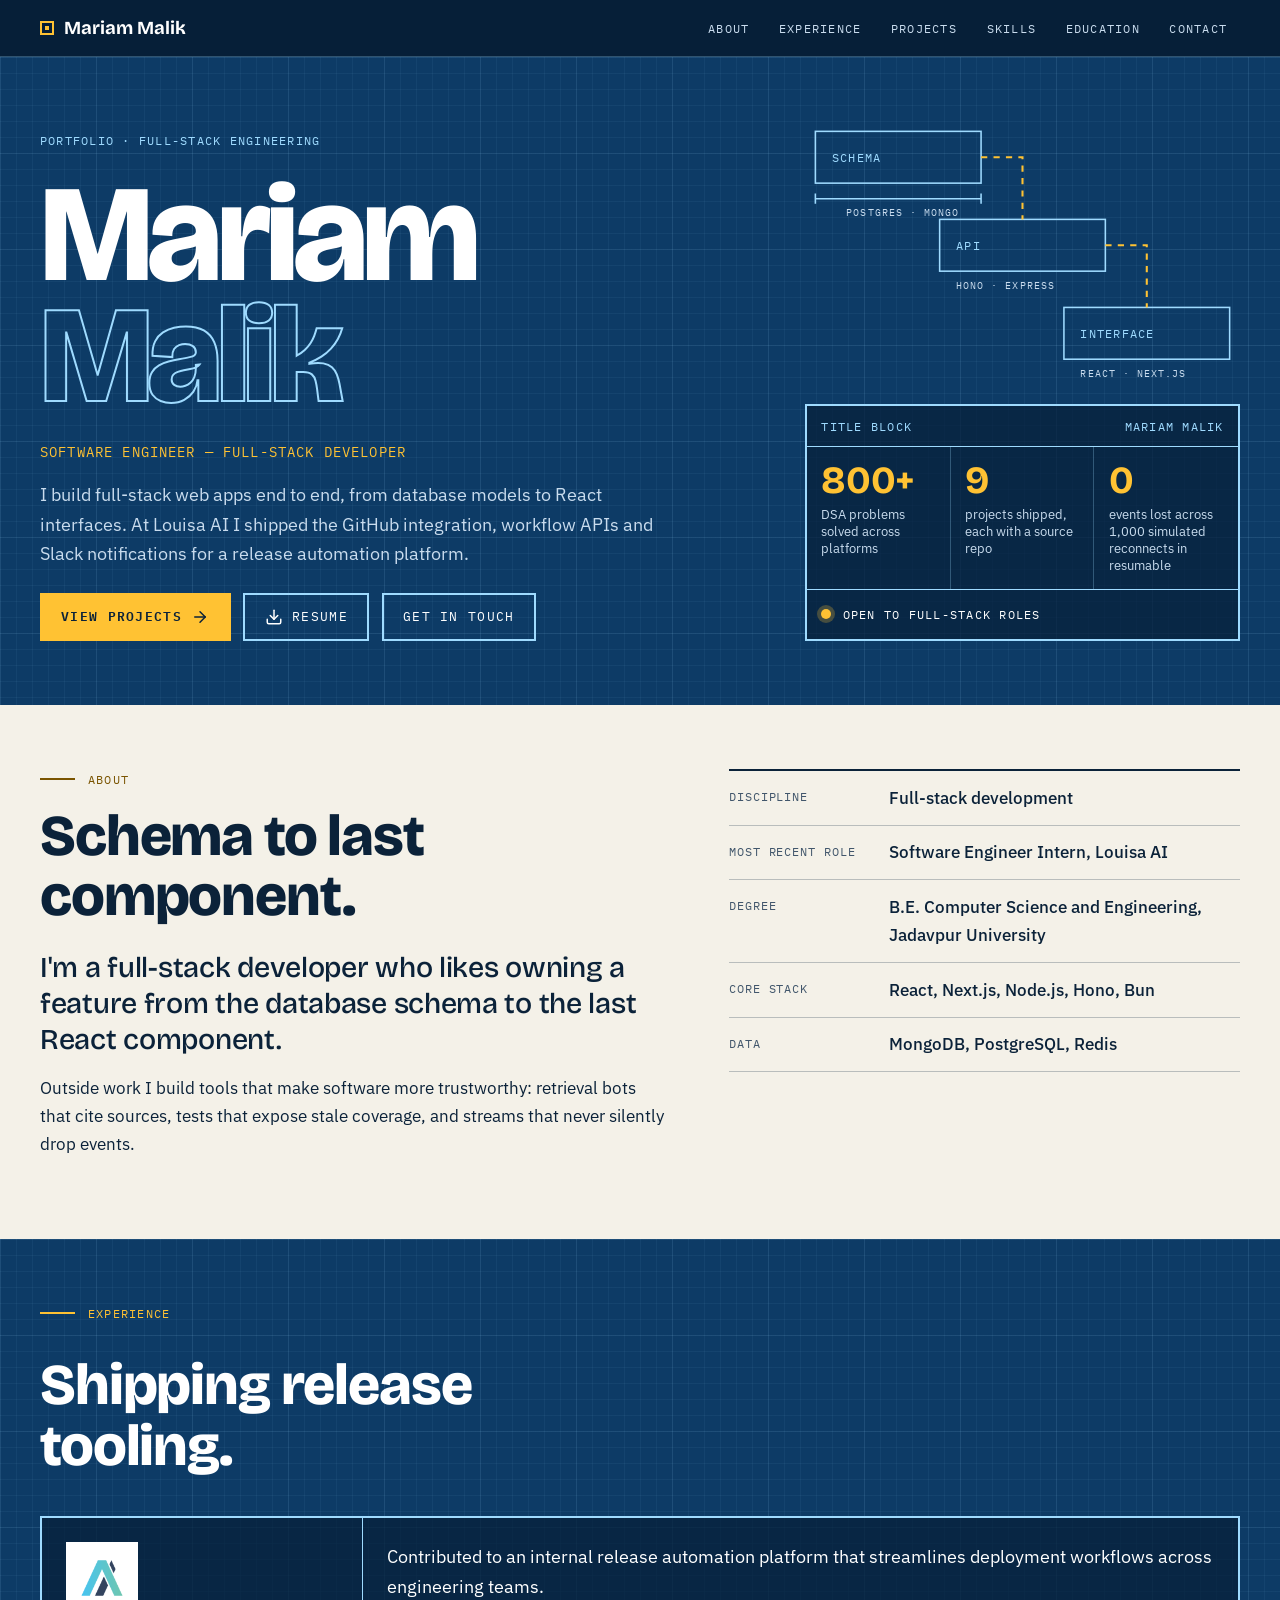
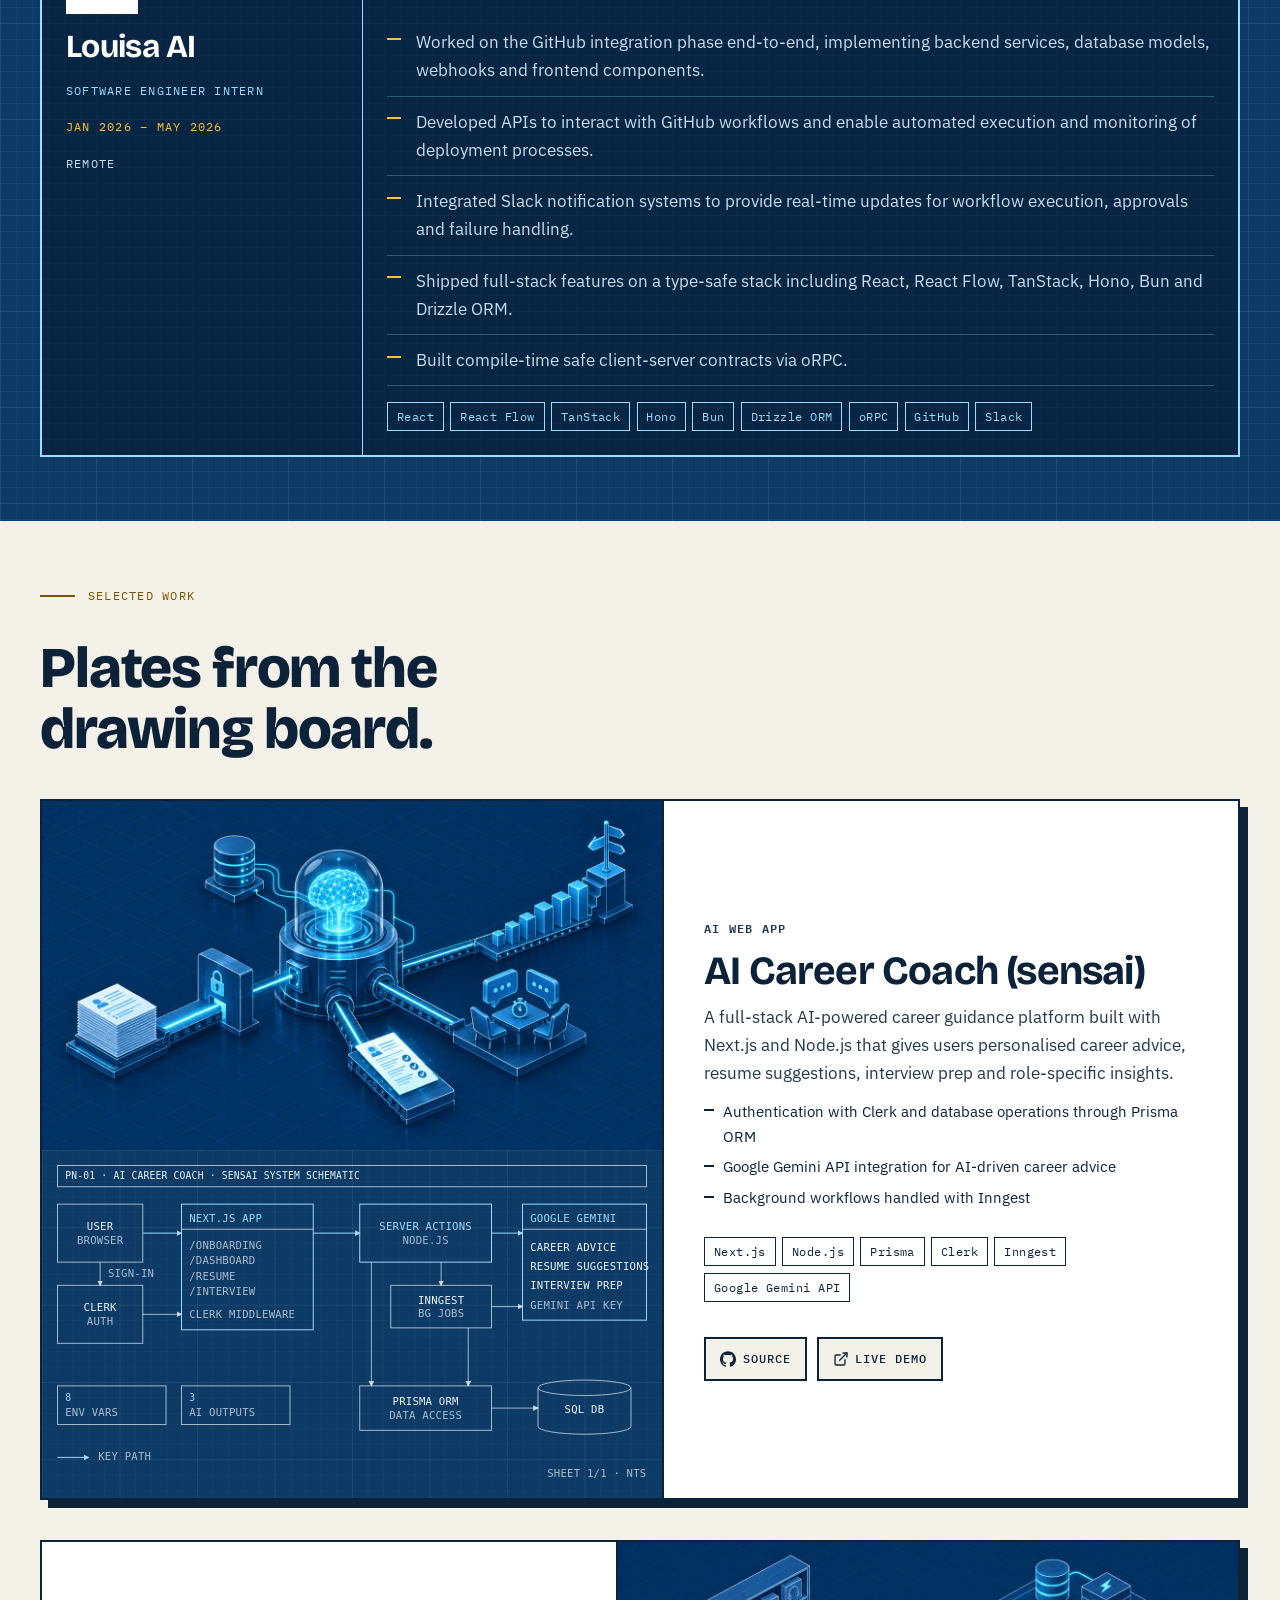
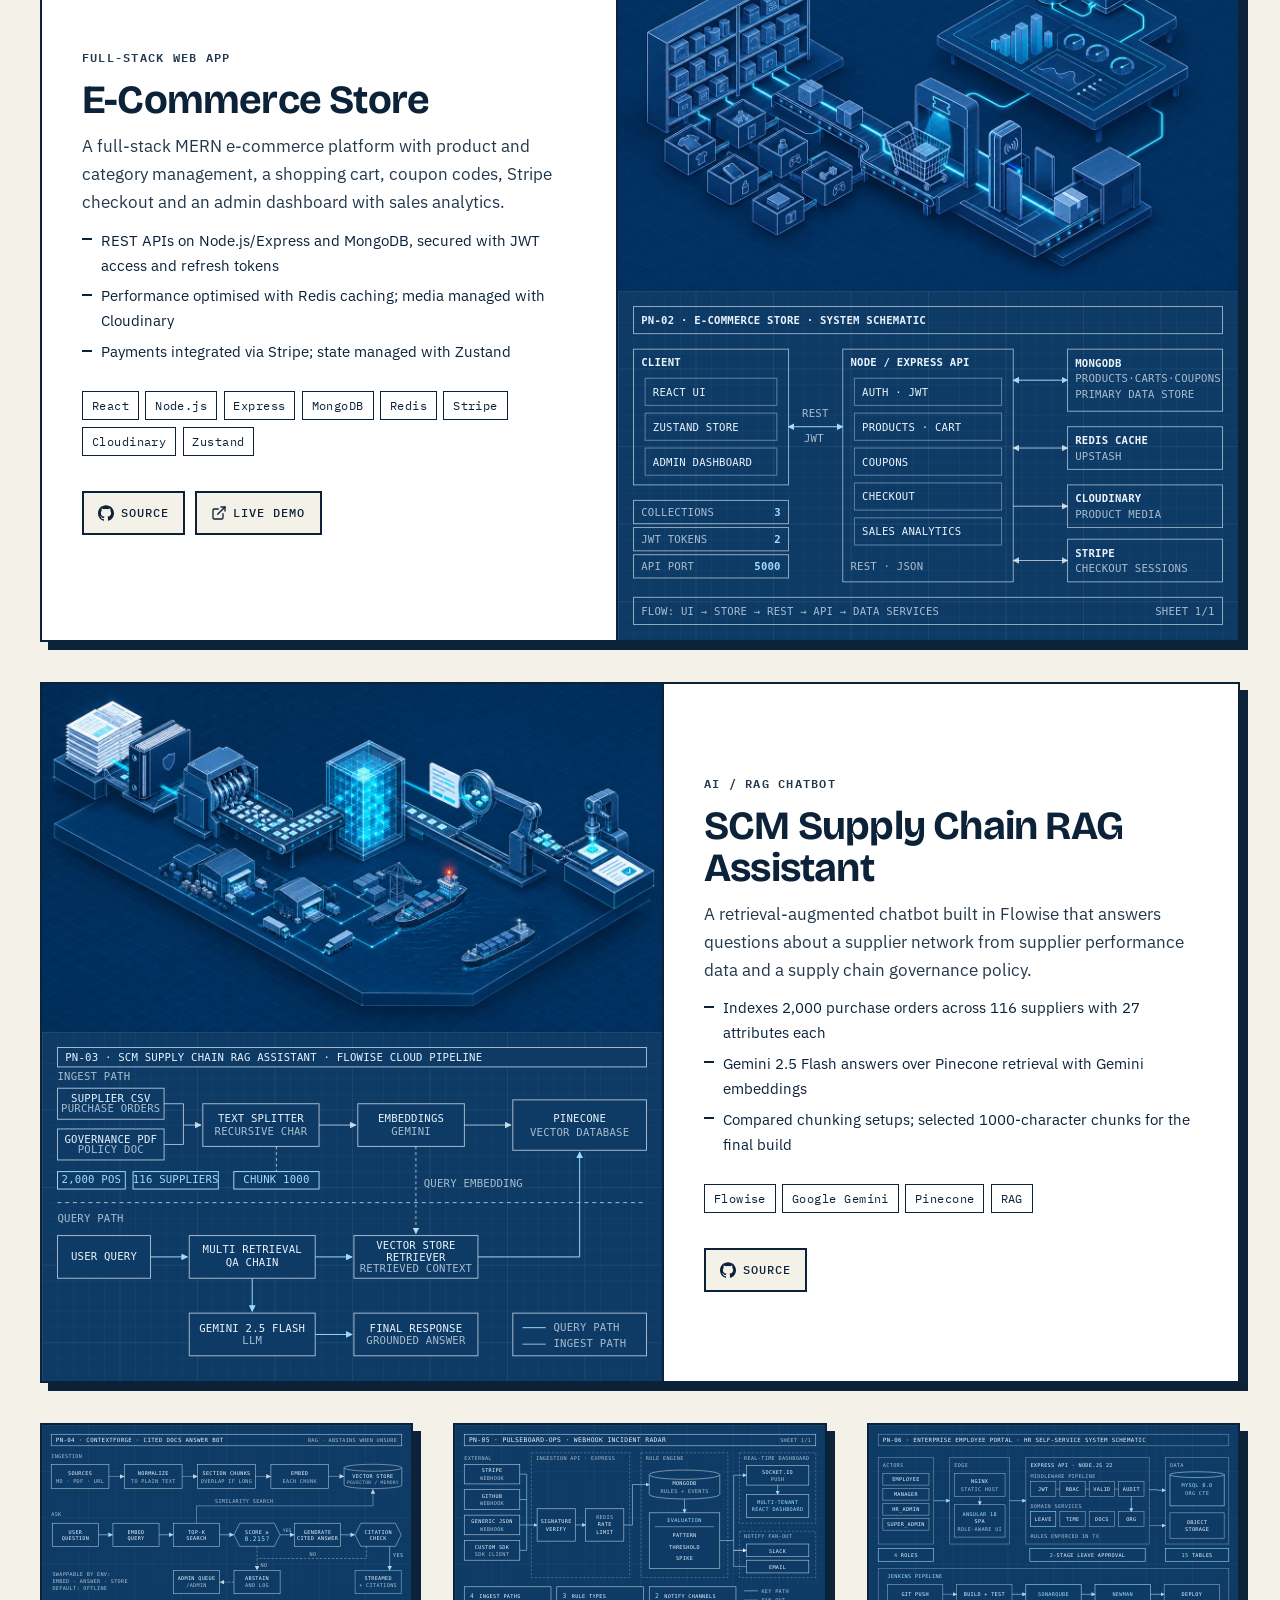
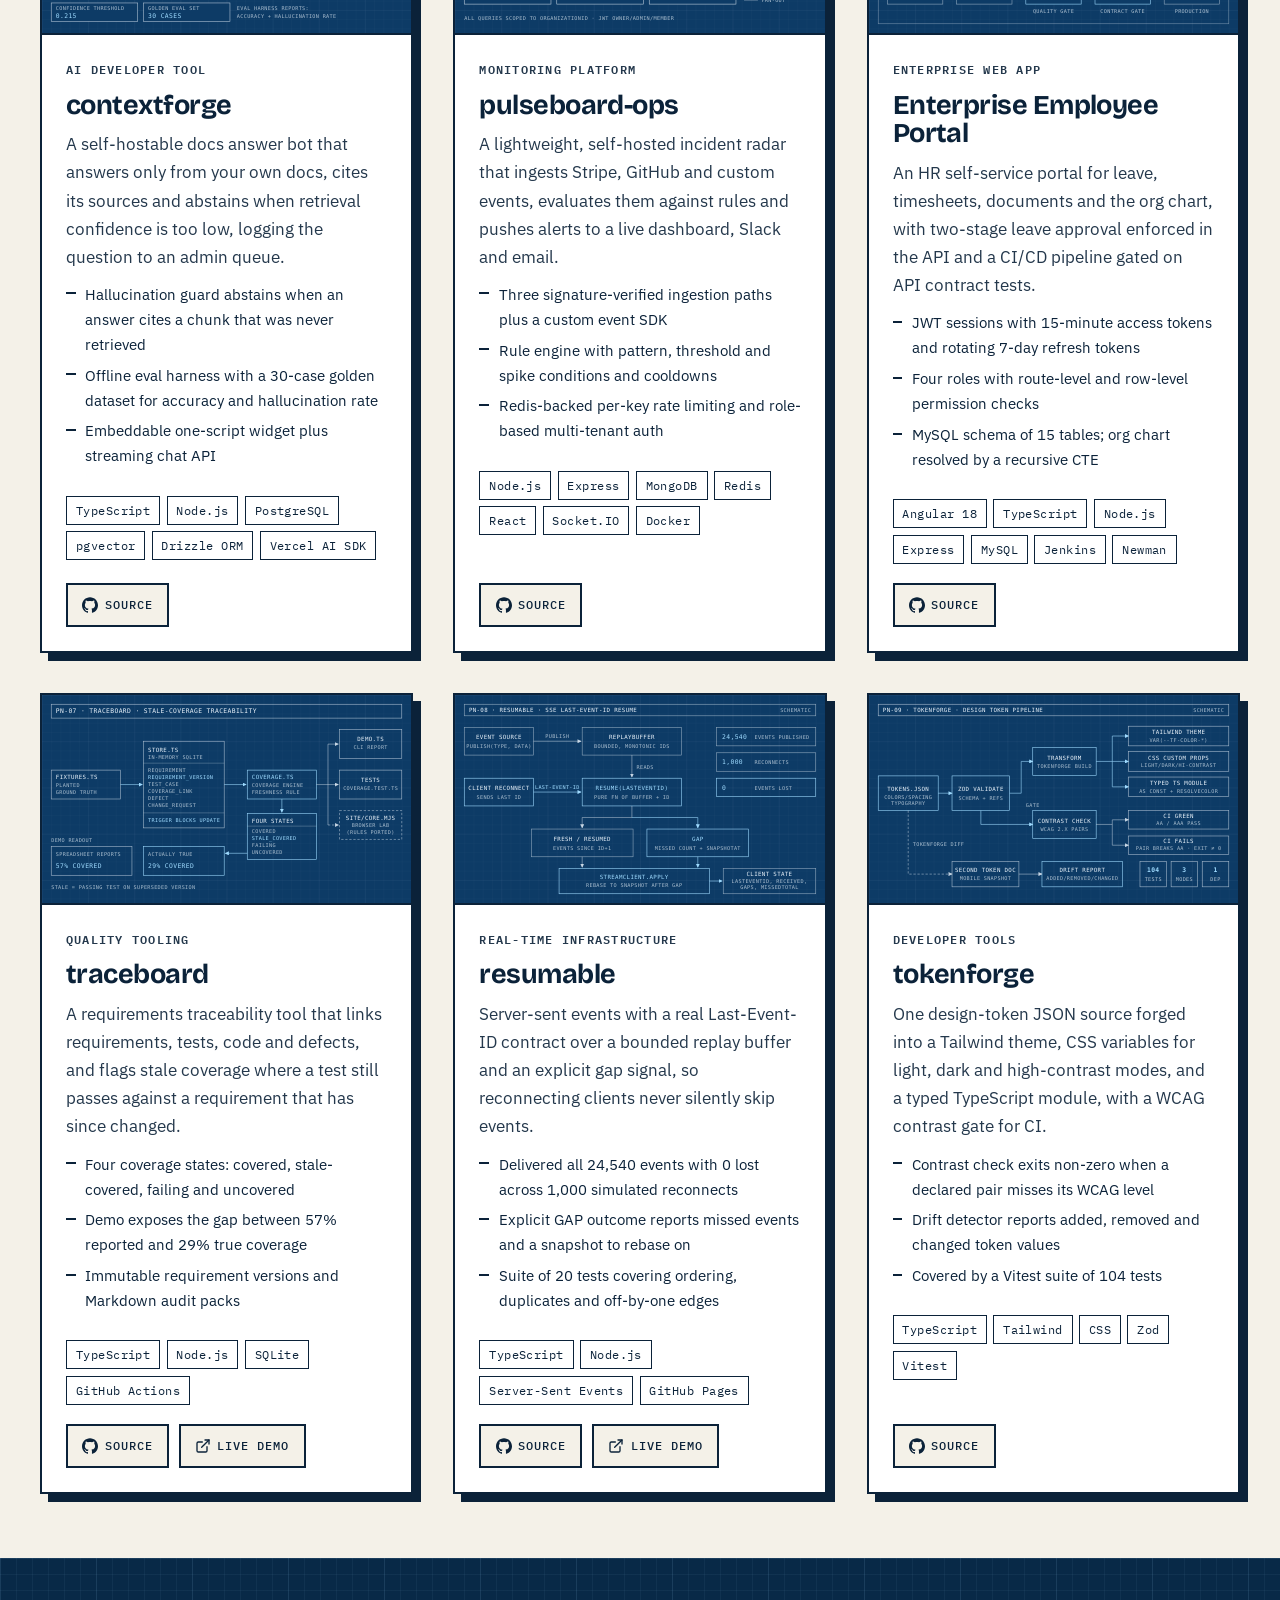
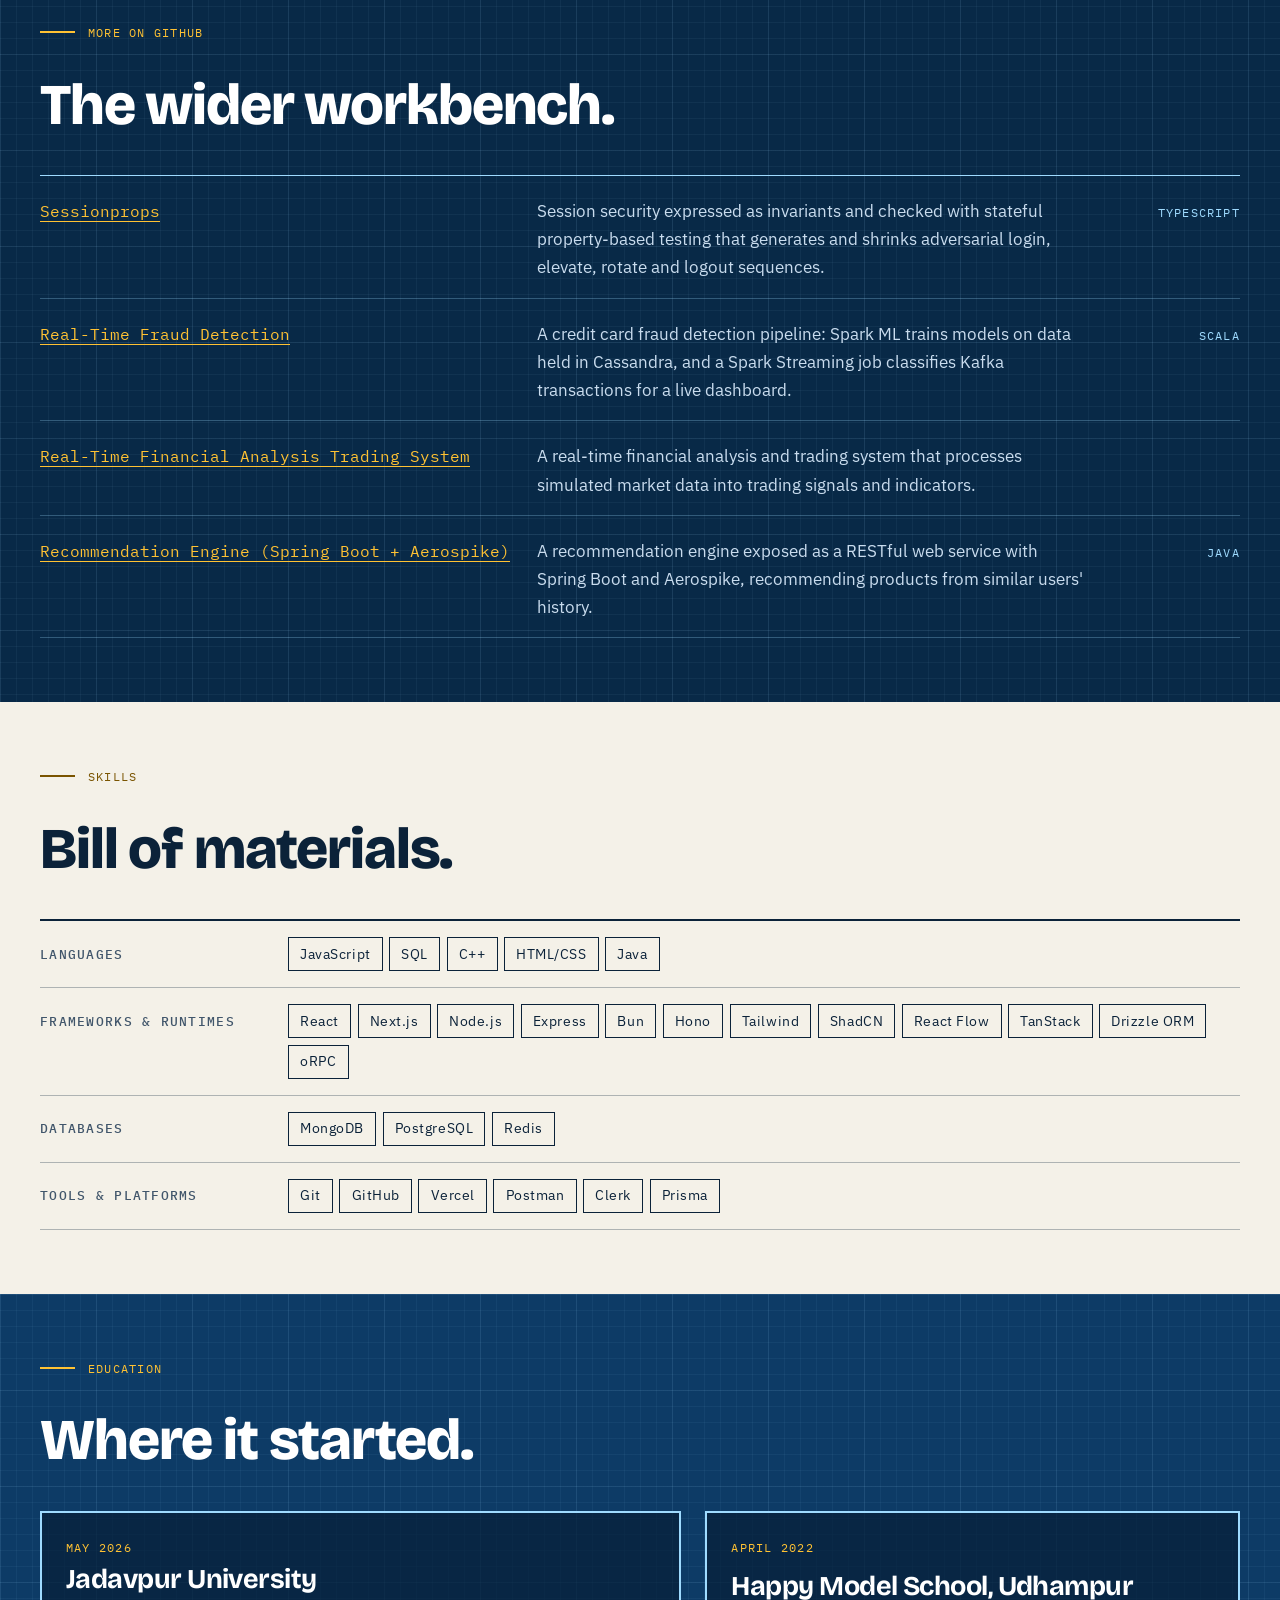
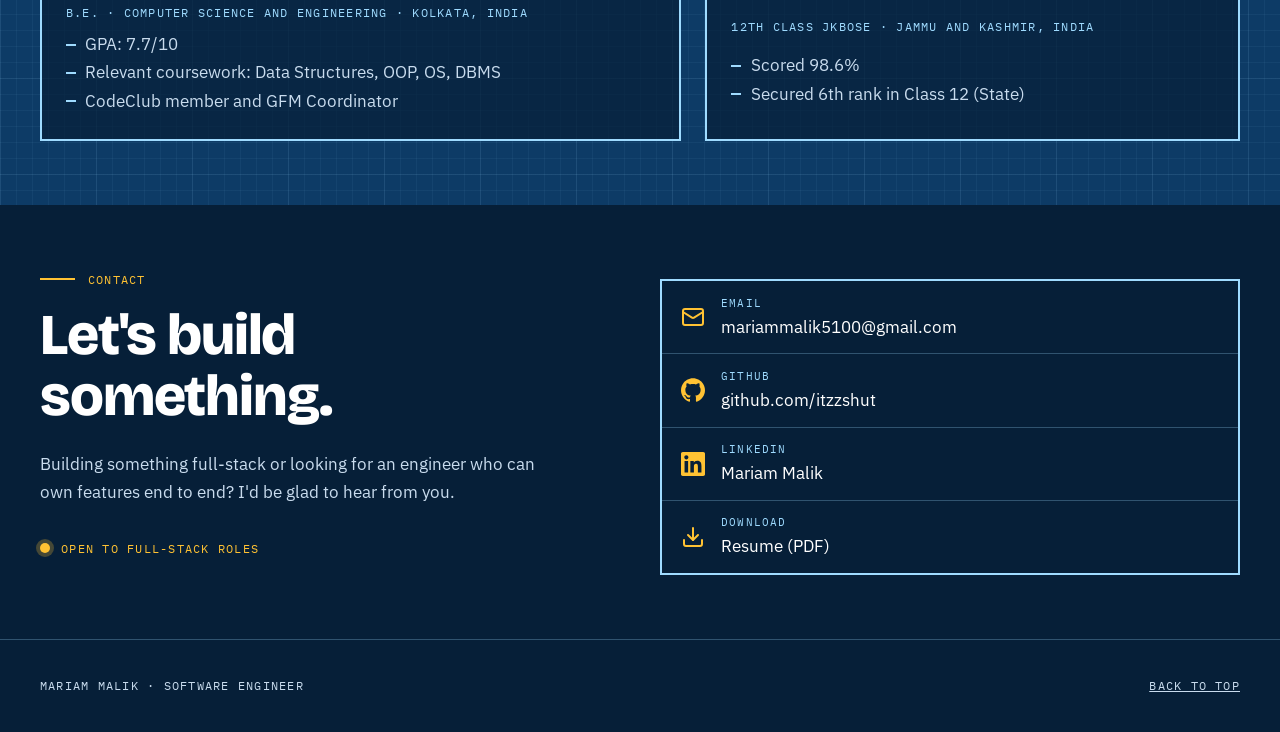
==== commit 652ff24b: "Remove phone number from contact section" ====
--- a/index.html
+++ b/index.html
@@ -27,7 +27,6 @@
 <symbol id="i-linkedin" viewBox="0 0 24 24" fill="currentColor"><path d="M20.447 20.452h-3.554v-5.569c0-1.328-.027-3.037-1.852-3.037-1.853 0-2.136 1.445-2.136 2.939v5.667H9.351V9h3.414v1.561h.046c.477-.9 1.637-1.85 3.37-1.85 3.601 0 4.267 2.37 4.267 5.455v6.286zM5.337 7.433c-1.144 0-2.063-.926-2.063-2.065 0-1.138 .92-2.063 2.063-2.063 1.14 0 2.064 .925 2.064 2.063 0 1.139-.925 2.065-2.064 2.065zm1.782 13.019H3.555V9h3.564v11.452zM22.225 0H1.771C.792 0 0 .774 0 1.729v20.542C0 23.227 .792 24 1.771 24h20.451C23.2 24 24 23.227 24 22.271V1.729C24 .774 23.2 0 22.222 0h.003z"/></symbol>
 <g id="s" fill="none" stroke="currentColor" stroke-width="2" stroke-linecap="round" stroke-linejoin="round"></g>
 <symbol id="i-mail" viewBox="0 0 24 24" fill="none" stroke="currentColor" stroke-width="2" stroke-linecap="round" stroke-linejoin="round"><rect width="20" height="16" x="2" y="4" rx="2"/><path d="m22 7-8.97 5.7a1.94 1.94 0 0 1-2.06 0L2 7"/></symbol>
-<symbol id="i-phone" viewBox="0 0 24 24" fill="none" stroke="currentColor" stroke-width="2" stroke-linecap="round" stroke-linejoin="round"><path d="M22 16.92v3a2 2 0 0 1-2.18 2 19.79 19.79 0 0 1-8.63-3.07 19.5 19.5 0 0 1-6-6 19.79 19.79 0 0 1-3.07-8.67A2 2 0 0 1 4.11 2h3a2 2 0 0 1 2 1.72 12.84 12.84 0 0 0 .7 2.81 2 2 0 0 1-.45 2.11L8.09 9.91a16 16 0 0 0 6 6l1.27-1.27a2 2 0 0 1 2.11-.45 12.84 12.84 0 0 0 2.81.7A2 2 0 0 1 22 16.92z"/></symbol>
 <symbol id="i-ext" viewBox="0 0 24 24" fill="none" stroke="currentColor" stroke-width="2" stroke-linecap="round" stroke-linejoin="round"><path d="M15 3h6v6"/><path d="M10 14 21 3"/><path d="M18 13v6a2 2 0 0 1-2 2H5a2 2 0 0 1-2-2V8a2 2 0 0 1 2-2h6"/></symbol>
 <symbol id="i-down" viewBox="0 0 24 24" fill="none" stroke="currentColor" stroke-width="2" stroke-linecap="round" stroke-linejoin="round"><path d="M21 15v4a2 2 0 0 1-2 2H5a2 2 0 0 1-2-2v-4"/><polyline points="7 10 12 15 17 10"/><line x1="12" x2="12" y1="15" y2="3"/></symbol>
 <symbol id="i-arrow" viewBox="0 0 24 24" fill="none" stroke="currentColor" stroke-width="2" stroke-linecap="round" stroke-linejoin="round"><path d="M5 12h14"/><path d="m12 5 7 7-7 7"/></symbol>
@@ -294,7 +293,6 @@
     </div>
     <div class="c-list">
       <a href="mailto:mariammalik5100@gmail.com"><svg aria-hidden="true"><use href="#i-mail"/></svg><span><small>Email</small>mariammalik5100@gmail.com</span></a>
-      <a href="tel:+916005940145"><svg aria-hidden="true"><use href="#i-phone"/></svg><span><small>Phone</small>+91 6005940145</span></a>
       <a href="https://github.com/itzzshut"><svg aria-hidden="true"><use href="#i-github"/></svg><span><small>GitHub</small>github.com/itzzshut</span></a>
       <a href="https://www.linkedin.com/in/mariam-malik-308698259/"><svg aria-hidden="true"><use href="#i-linkedin"/></svg><span><small>LinkedIn</small>Mariam Malik</span></a>
       <a href="assets/files/mariam-malik-resume.pdf"><svg aria-hidden="true"><use href="#i-down"/></svg><span><small>Download</small>Resume (PDF)</span></a>
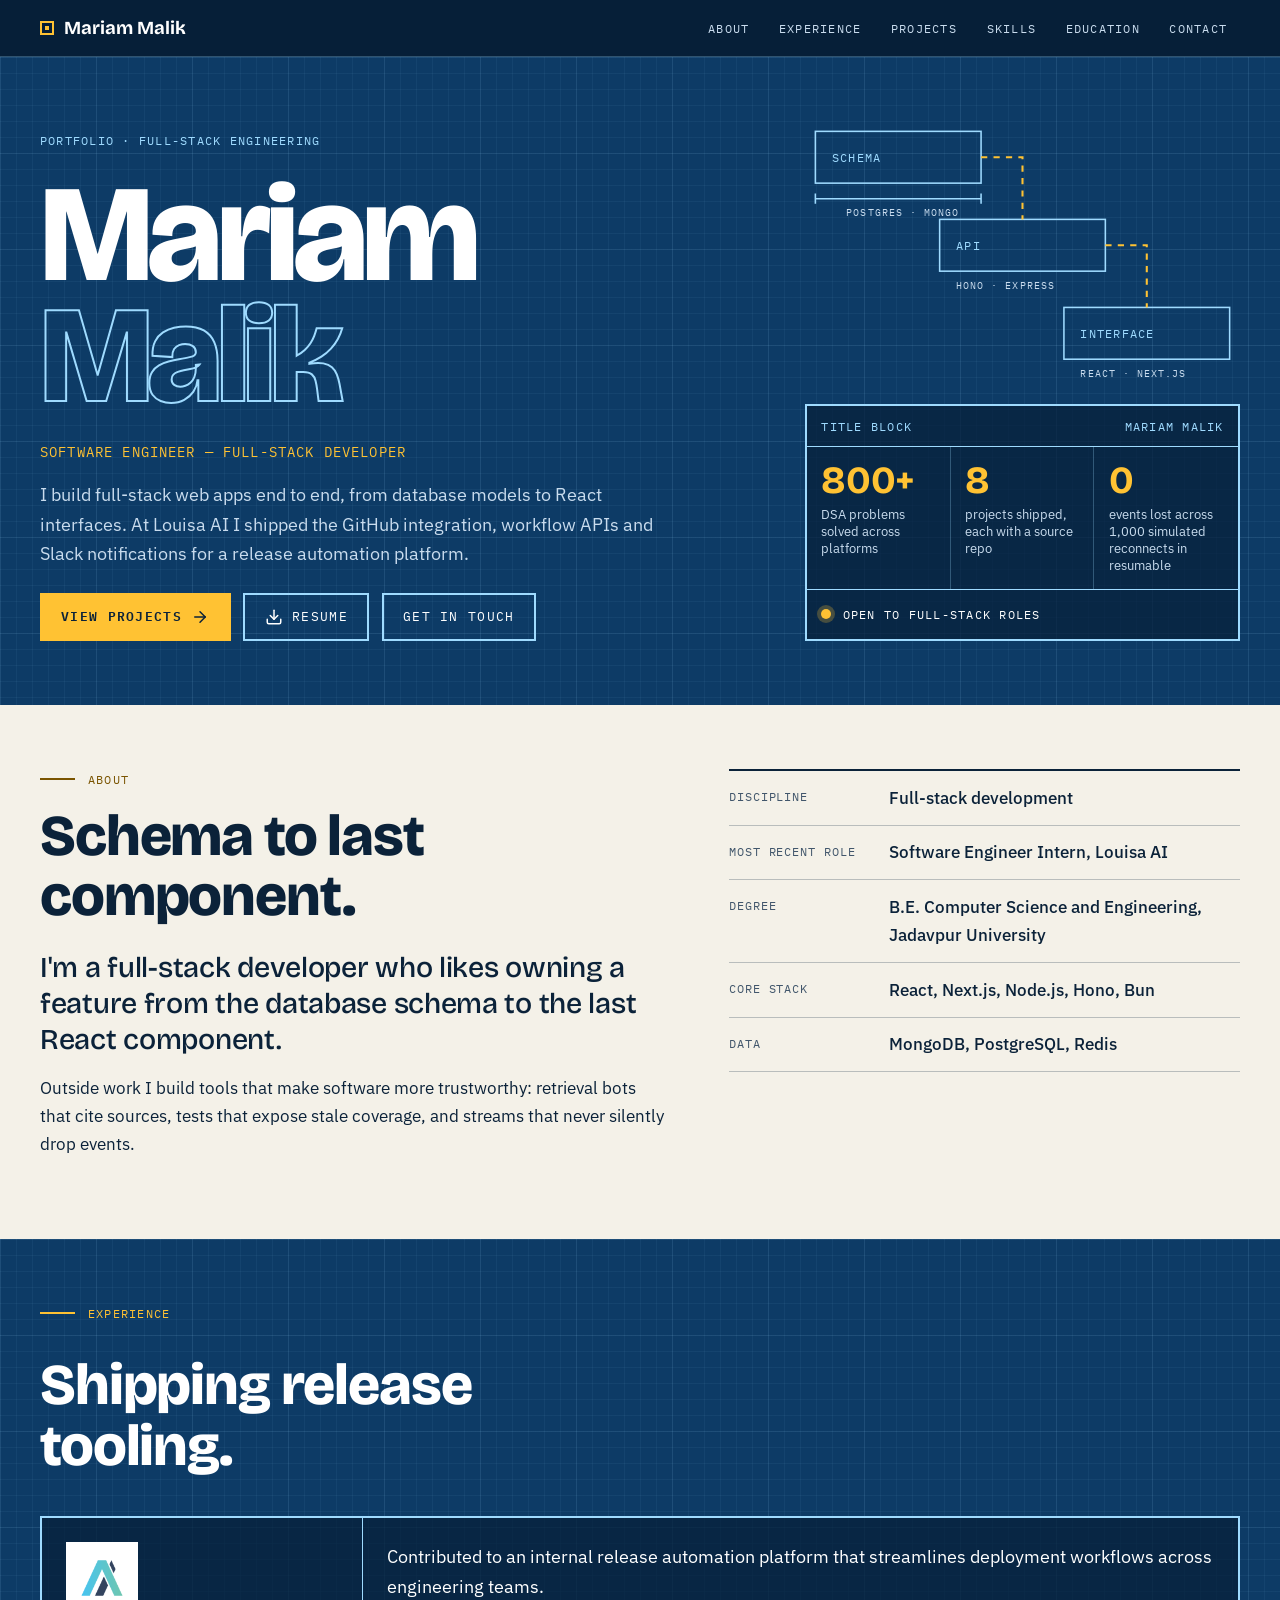
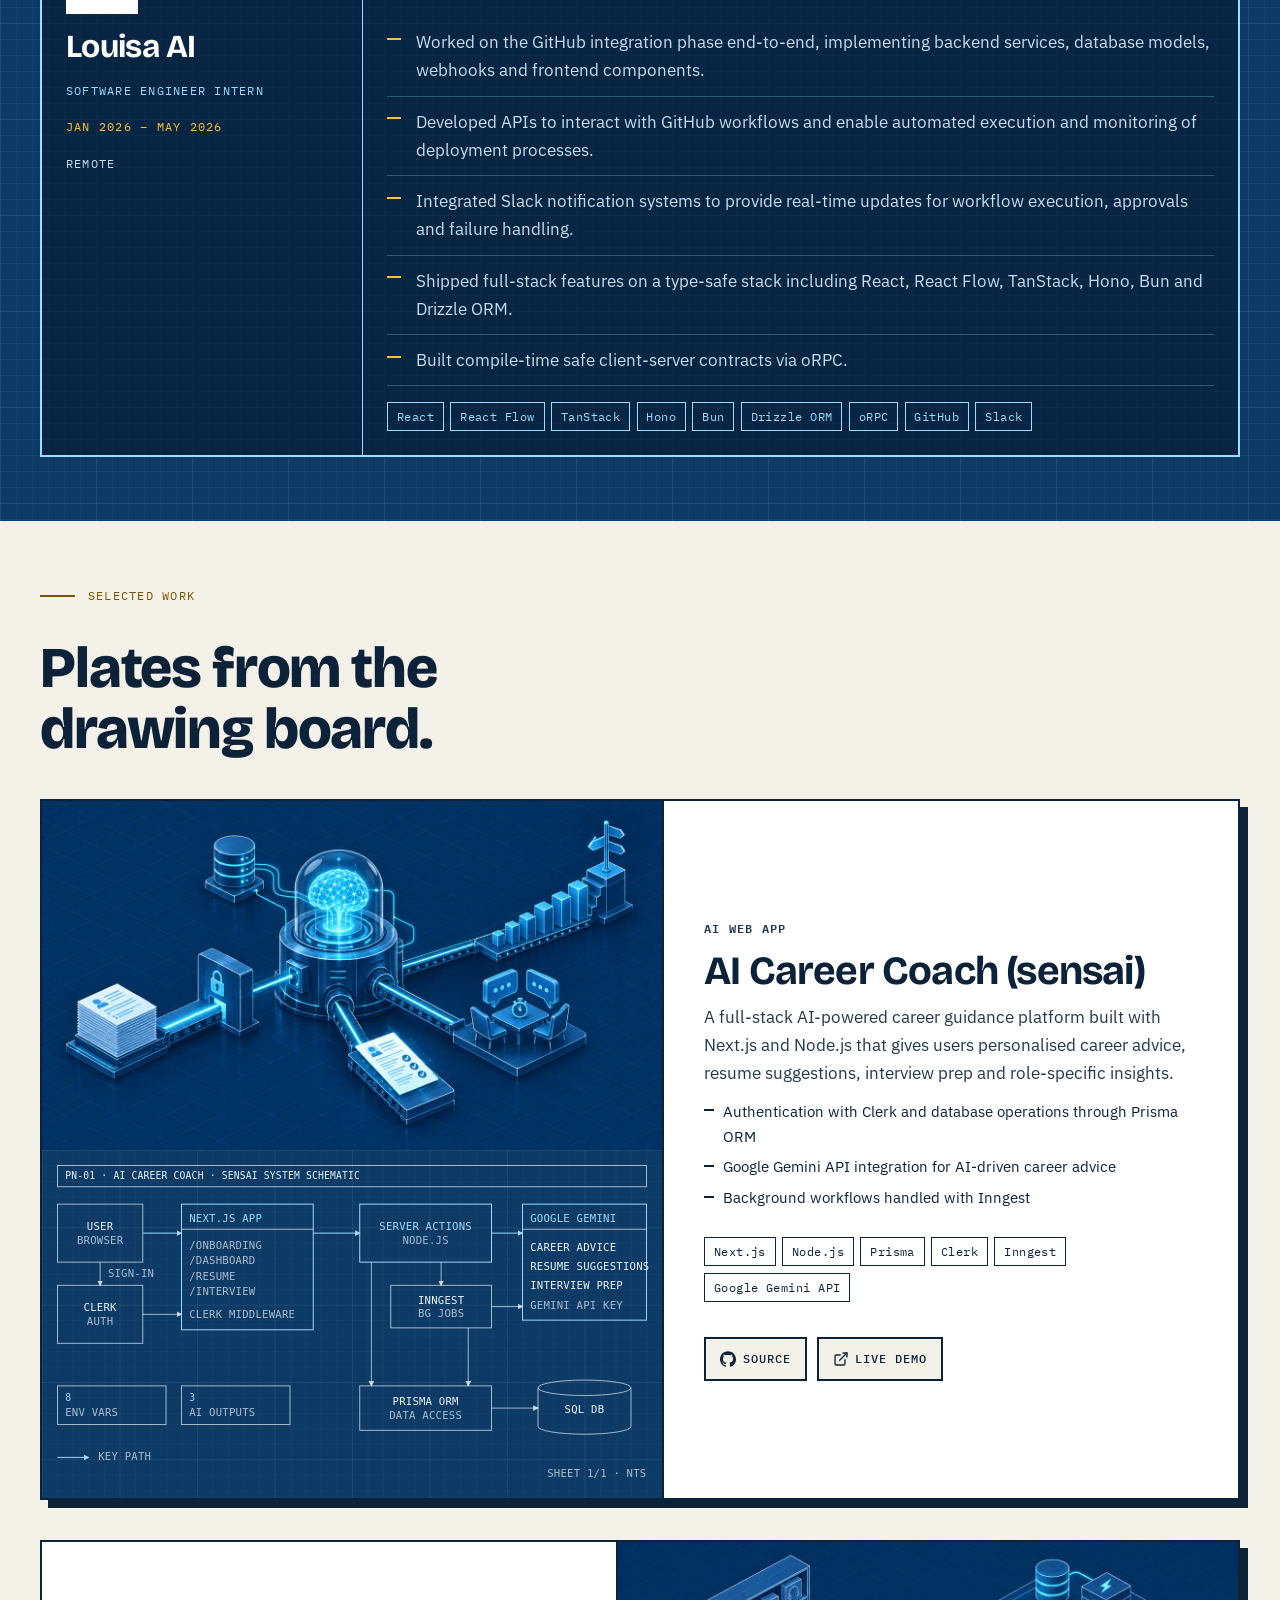
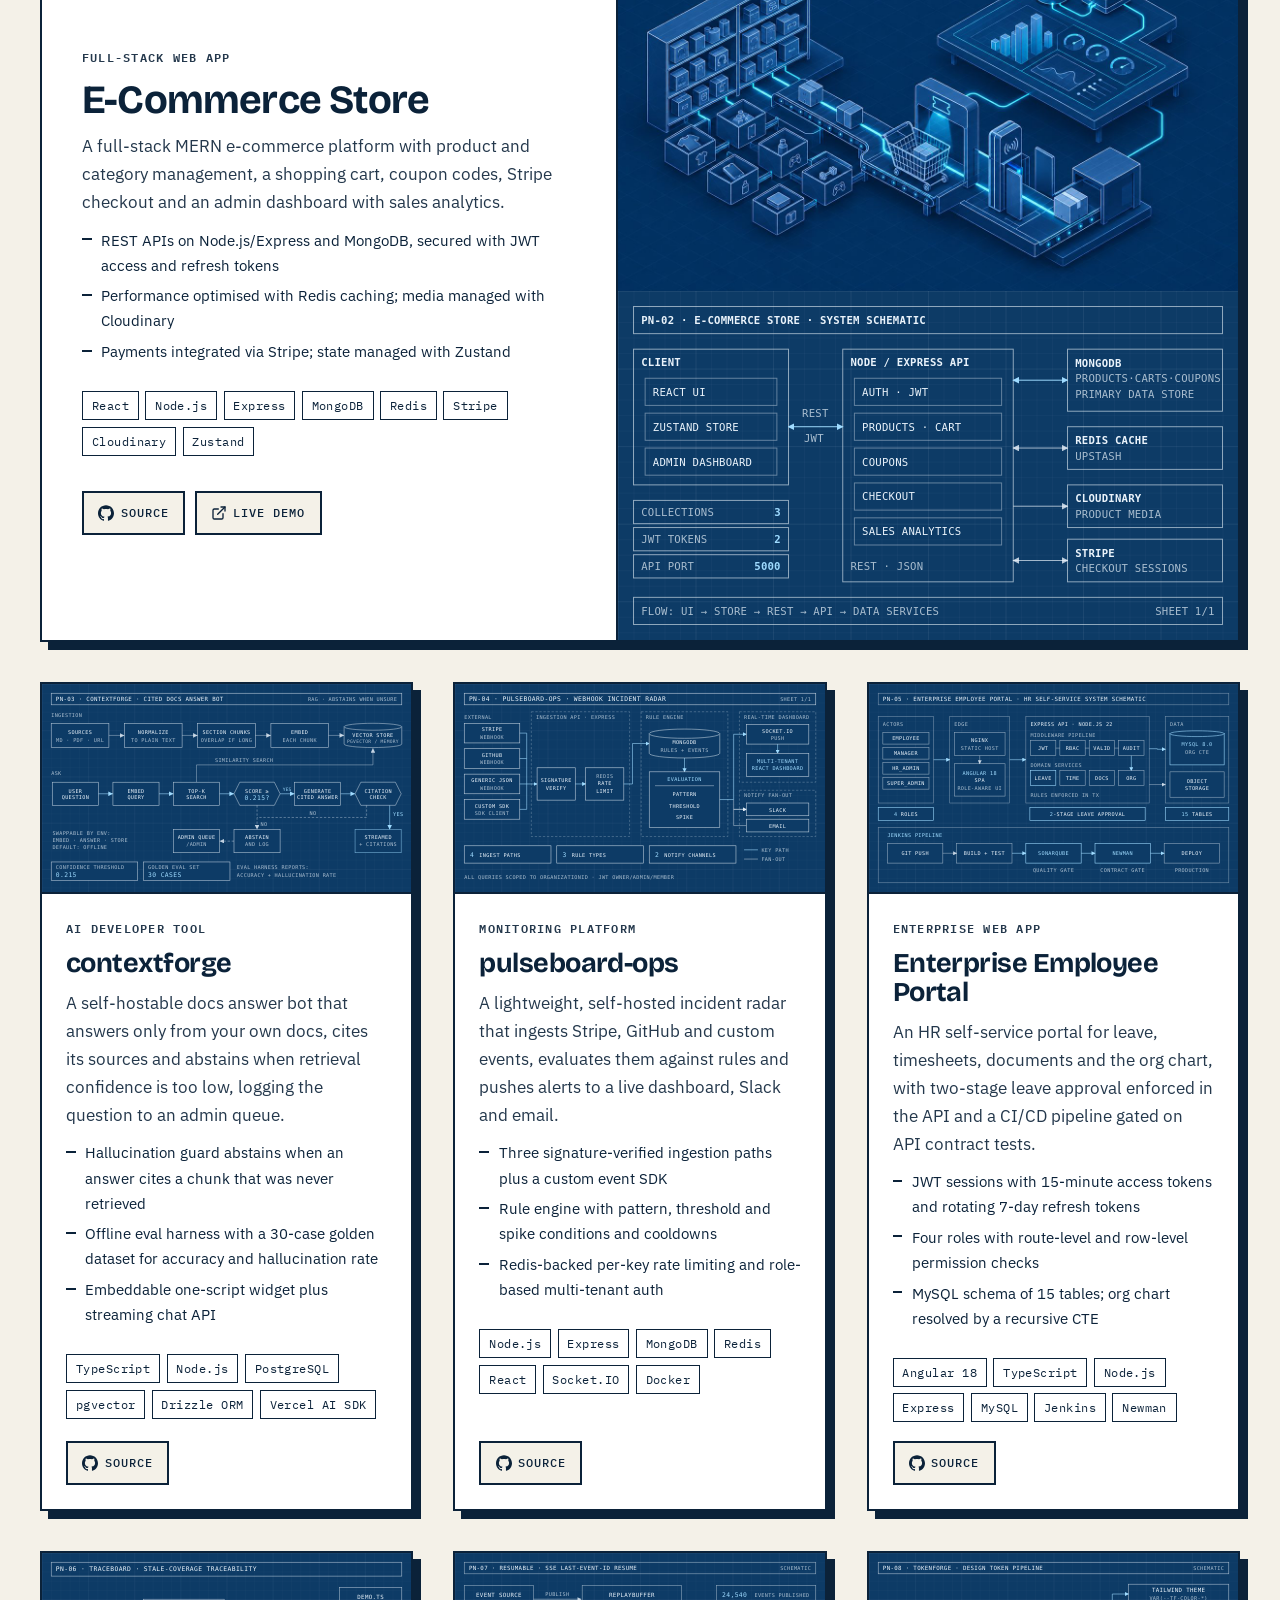
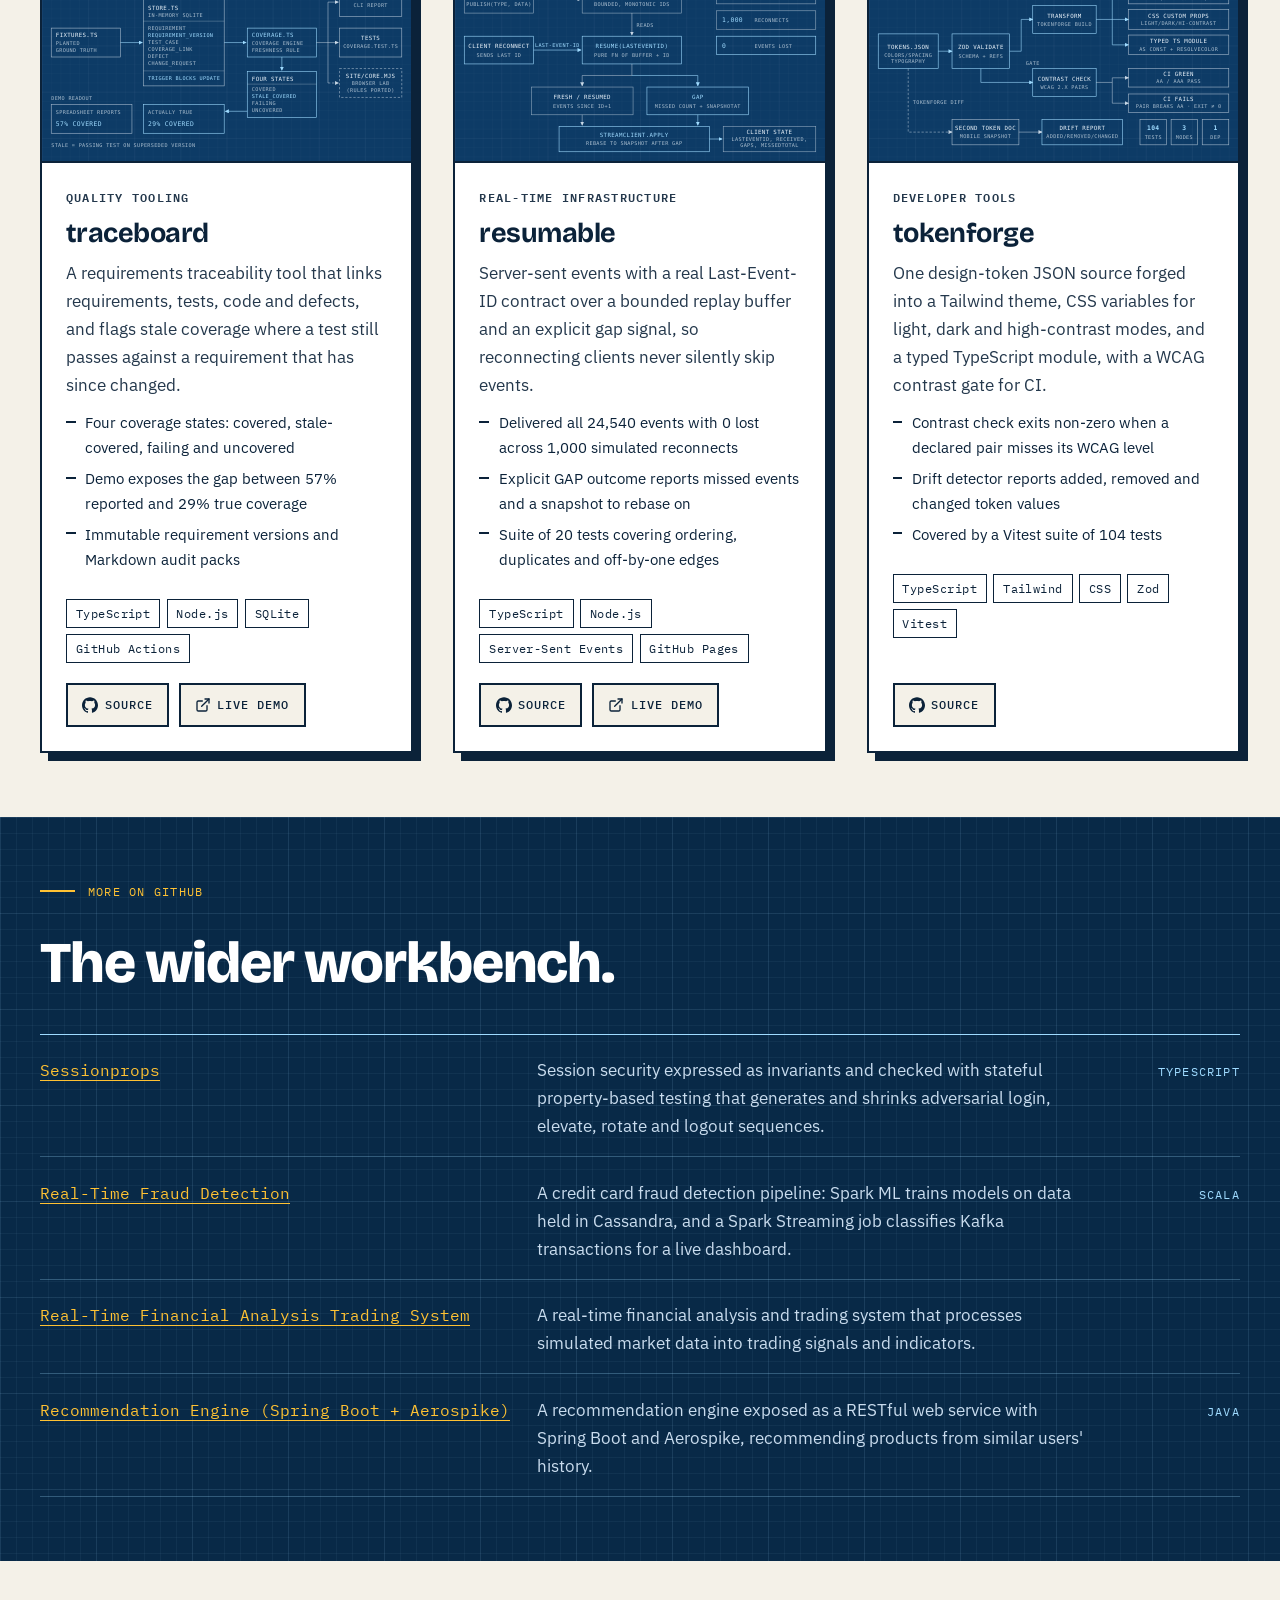
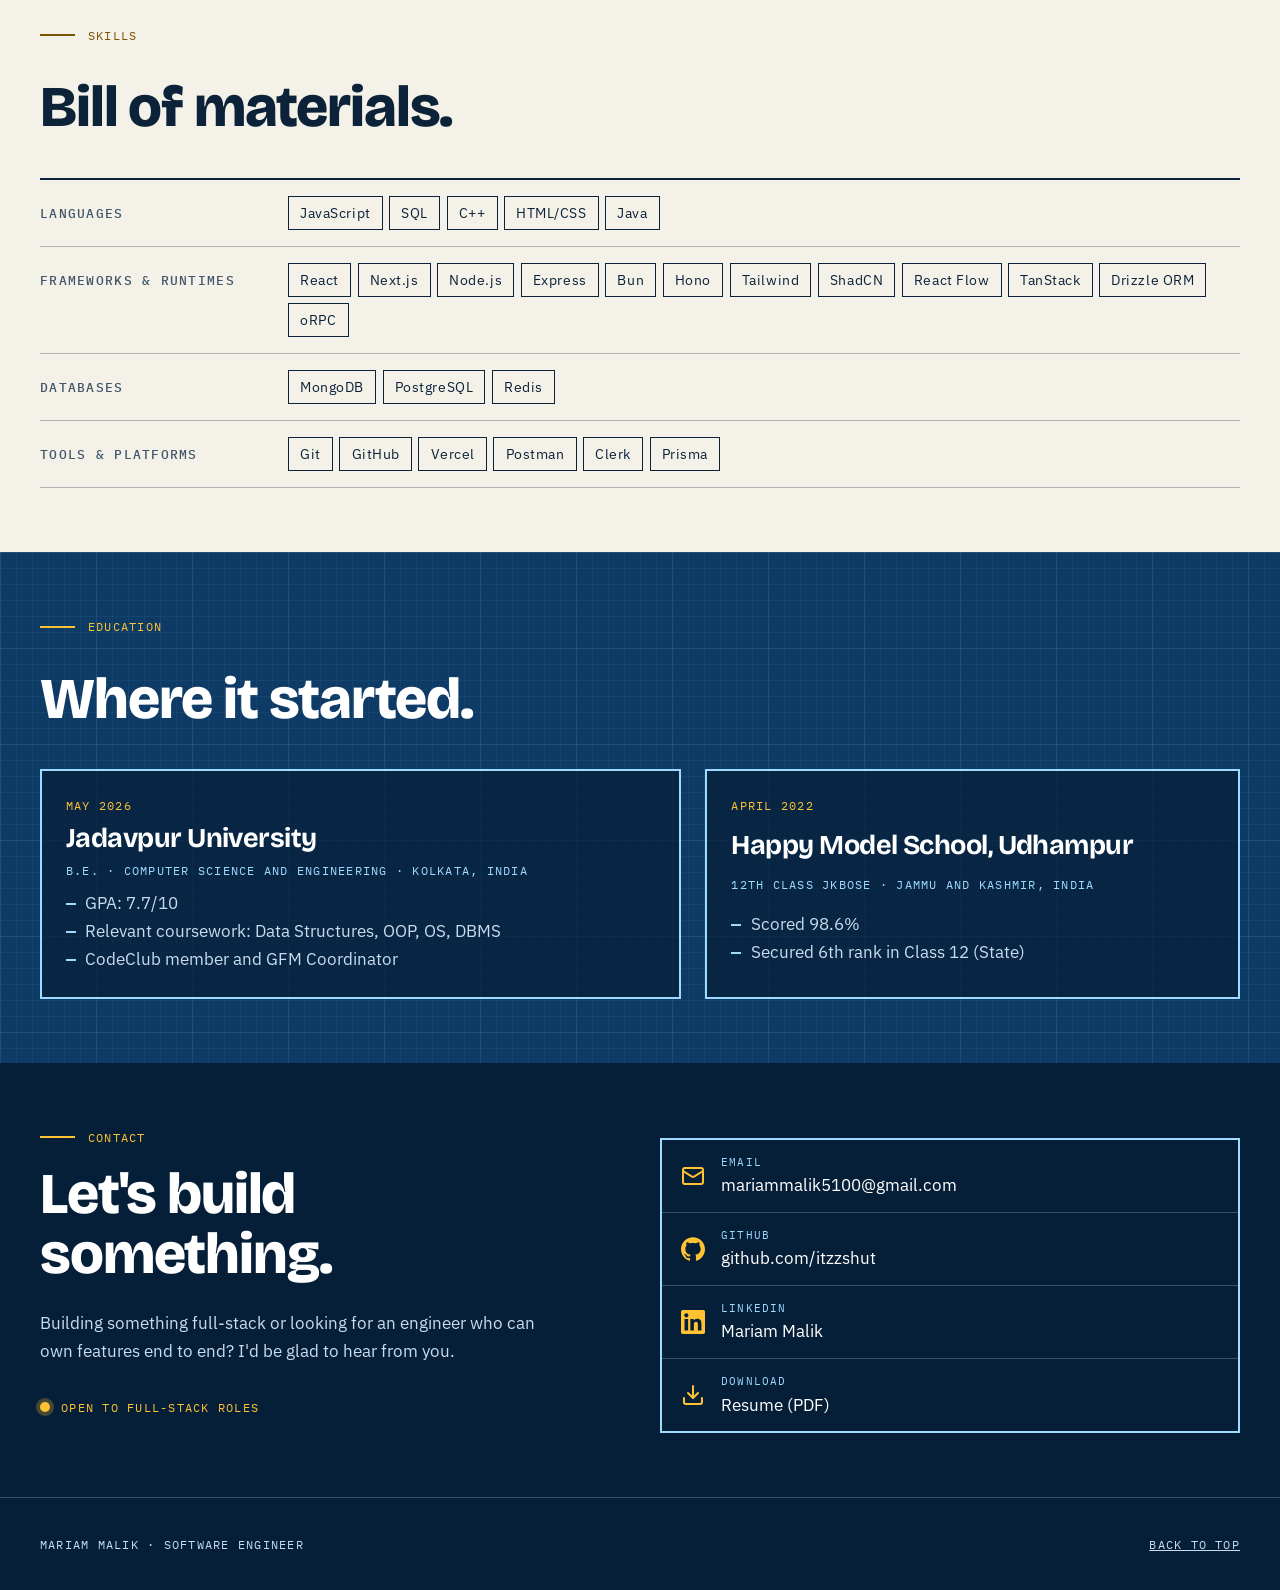
==== commit bacd8985: "Remove SCM Supply Chain RAG Assistant project" ====
--- a/index.html
+++ b/index.html
@@ -77,7 +77,7 @@
         <div class="tb-head mono"><span>Title block</span><span>Mariam Malik</span></div>
         <div class="tb-row">
           <div><b>800+</b><span>DSA problems solved across platforms</span></div>
-          <div><b>9</b><span>projects shipped, each with a source repo</span></div>
+          <div><b>8</b><span>projects shipped, each with a source repo</span></div>
           <div><b>0</b><span>events lost across 1,000 simulated reconnects in resumable</span></div>
         </div>
         <div class="tb-foot mono"><span class="dot" aria-hidden="true"></span>Open to full-stack roles</div>
@@ -156,17 +156,6 @@
           <ul class="hl"><li>REST APIs on Node.js/Express and MongoDB, secured with JWT access and refresh tokens</li><li>Performance optimised with Redis caching; media managed with Cloudinary</li><li>Payments integrated via Stripe; state managed with Zustand</li></ul>
           <ul class="chips" aria-label="Technologies"><li>React</li><li>Node.js</li><li>Express</li><li>MongoDB</li><li>Redis</li><li>Stripe</li><li>Cloudinary</li><li>Zustand</li></ul>
           <div class="links"><a href="https://github.com/itzzshut/Ecommerce"><svg aria-hidden="true"><use href="#i-github"/></svg>Source</a><a href="https://ecommerce-topaz-zeta.vercel.app"><svg aria-hidden="true"><use href="#i-ext"/></svg>Live demo</a></div>
-        </div>
-      </article>
-
-      <article class="plate feat">
-        <div class="vis"><img class="hero-img" src="assets/images/projects/scm-assistant-bot-hero.jpg" alt="SCM Supply Chain RAG Assistant — Concept render" width="1280" height="720"><img src="assets/images/projects/scm-assistant-bot.svg" alt="Drawing of the SCM Supply Chain RAG Assistant retrieval flow" width="640" height="360"></div>
-        <div class="plate-b">
-          <p class="cat mono">AI / RAG chatbot</p><h3>SCM Supply Chain RAG Assistant</h3>
-          <p>A retrieval-augmented chatbot built in Flowise that answers questions about a supplier network from supplier performance data and a supply chain governance policy.</p>
-          <ul class="hl"><li>Indexes 2,000 purchase orders across 116 suppliers with 27 attributes each</li><li>Gemini 2.5 Flash answers over Pinecone retrieval with Gemini embeddings</li><li>Compared chunking setups; selected 1000-character chunks for the final build</li></ul>
-          <ul class="chips" aria-label="Technologies"><li>Flowise</li><li>Google Gemini</li><li>Pinecone</li><li>RAG</li></ul>
-          <div class="links"><a href="https://github.com/itzzshut/scm-assistant-bot"><svg aria-hidden="true"><use href="#i-github"/></svg>Source</a></div>
         </div>
       </article>
 
